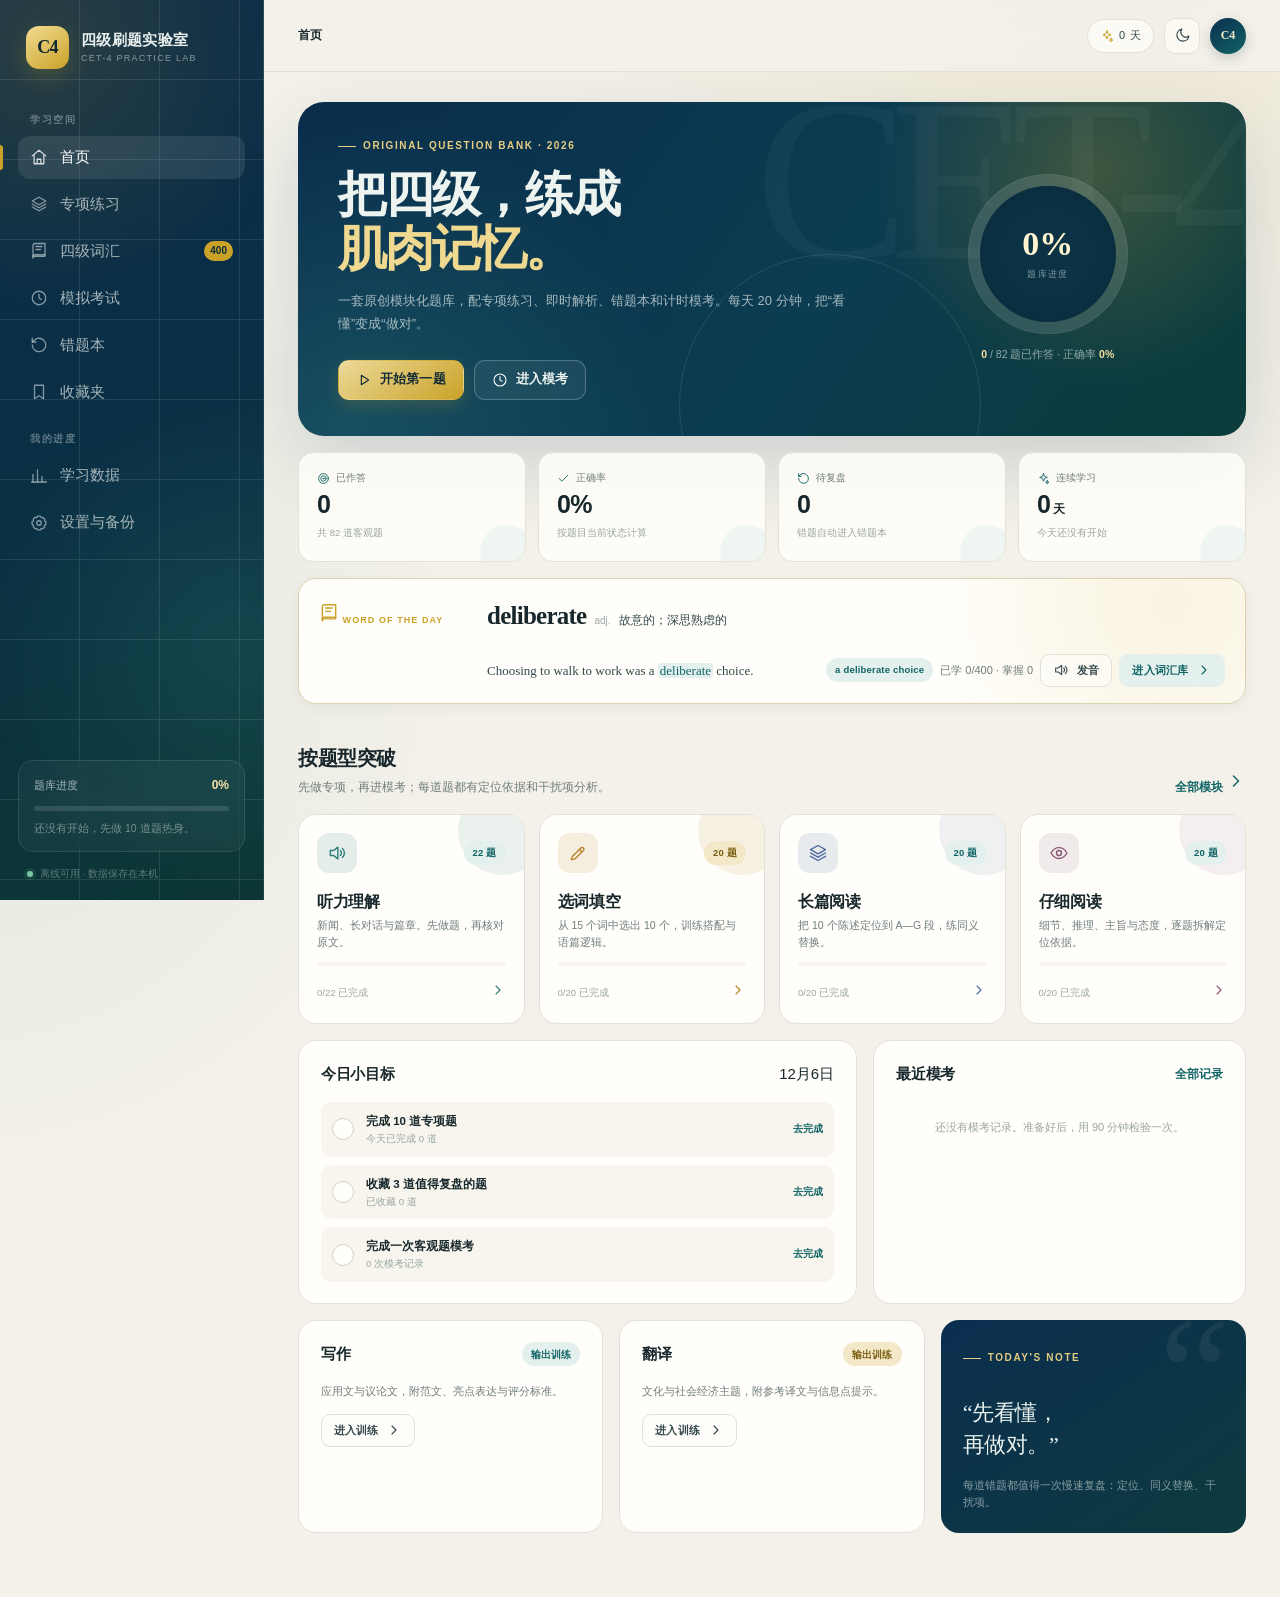
==== index.html @ c05040bc "Deploy CET-4 practice lab" ====
<!DOCTYPE html>
<html lang="zh-CN">
<head>
  <meta charset="UTF-8">
  <meta name="viewport" content="width=device-width, initial-scale=1.0, viewport-fit=cover">
  <meta name="theme-color" content="#0b2e4f">
  <meta name="description" content="CET-4 四级刷题实验室：原创题库、模拟考试、400个四级核心词、900句例句、100个固定搭配、80个短语动词、40组易混词、错题本与学习数据。">
  <meta name="apple-mobile-web-app-capable" content="yes">
  <meta name="mobile-web-app-capable" content="yes">
  <meta name="apple-mobile-web-app-status-bar-style" content="default">
  <meta name="apple-mobile-web-app-title" content="四级刷题">
  <meta name="format-detection" content="telephone=no">
  <title>CET-4 四级刷题实验室</title>
  <link rel="icon" href="favicon.svg" type="image/svg+xml">
  <link rel="manifest" href="manifest.webmanifest">
  <link rel="apple-touch-icon" sizes="180x180" href="icons/apple-touch-icon.png">
  <link rel="stylesheet" href="styles.css">
</head>
<body>
  <svg class="svg-sprite" aria-hidden="true" xmlns="http://www.w3.org/2000/svg">
    <symbol id="i-home" viewBox="0 0 24 24"><path d="M3 10.5 12 3l9 7.5"/><path d="M5.5 9.5V21h13V9.5"/><path d="M9.5 21v-6h5v6"/></symbol>
    <symbol id="i-layers" viewBox="0 0 24 24"><path d="m12 3 9 5-9 5-9-5 9-5Z"/><path d="m3 12 9 5 9-5"/><path d="m3 16 9 5 9-5"/></symbol>
    <symbol id="i-book" viewBox="0 0 24 24"><path d="M4 4.5A2.5 2.5 0 0 1 6.5 2H20v17H6.5A2.5 2.5 0 0 0 4 21.5v-17Z"/><path d="M4 19.5A2.5 2.5 0 0 1 6.5 17H20"/><path d="M8 6h8"/><path d="M8 10h6"/></symbol>
    <symbol id="i-clock" viewBox="0 0 24 24"><circle cx="12" cy="12" r="9"/><path d="M12 7v5l3 1.8"/></symbol>
    <symbol id="i-rotate" viewBox="0 0 24 24"><path d="M3 12a9 9 0 1 0 2.6-6.4L3 8"/><path d="M3 3v5h5"/></symbol>
    <symbol id="i-bookmark" viewBox="0 0 24 24"><path d="M6 3h12v18l-6-4-6 4V3Z"/></symbol>
    <symbol id="i-chart" viewBox="0 0 24 24"><path d="M4 20V10"/><path d="M10 20V4"/><path d="M16 20v-7"/><path d="M22 20H2"/></symbol>
    <symbol id="i-settings" viewBox="0 0 24 24"><circle cx="12" cy="12" r="3"/><path d="M19.4 15a1.7 1.7 0 0 0 .3 1.9l.1.1-2.8 2.8-.1-.1a1.7 1.7 0 0 0-1.9-.3 1.7 1.7 0 0 0-1 1.6v.2h-4V21a1.7 1.7 0 0 0-1-1.6 1.7 1.7 0 0 0-1.9.3l-.1.1L4.2 17l.1-.1a1.7 1.7 0 0 0 .3-1.9A1.7 1.7 0 0 0 3 14H2.8v-4H3a1.7 1.7 0 0 0 1.6-1 1.7 1.7 0 0 0-.3-1.9L4.2 7 7 4.2l.1.1a1.7 1.7 0 0 0 1.9.3A1.7 1.7 0 0 0 10 3V2.8h4V3a1.7 1.7 0 0 0 1 1.6 1.7 1.7 0 0 0 1.9-.3l.1-.1L19.8 7l-.1.1a1.7 1.7 0 0 0-.3 1.9 1.7 1.7 0 0 0 1.6 1h.2v4H21a1.7 1.7 0 0 0-1.6 1Z"/></symbol>
    <symbol id="i-play" viewBox="0 0 24 24"><path d="m8 5 11 7-11 7V5Z"/></symbol>
    <symbol id="i-arrow-left" viewBox="0 0 24 24"><path d="m15 18-6-6 6-6"/></symbol>
    <symbol id="i-arrow-right" viewBox="0 0 24 24"><path d="m9 18 6-6-6-6"/></symbol>
    <symbol id="i-check" viewBox="0 0 24 24"><path d="m4 12 5 5L20 6"/></symbol>
    <symbol id="i-x" viewBox="0 0 24 24"><path d="m6 6 12 12"/><path d="m18 6-12 12"/></symbol>
    <symbol id="i-menu" viewBox="0 0 24 24"><path d="M4 7h16"/><path d="M4 12h16"/><path d="M4 17h16"/></symbol>
    <symbol id="i-sun" viewBox="0 0 24 24"><circle cx="12" cy="12" r="4"/><path d="M12 2v2"/><path d="M12 20v2"/><path d="m4.9 4.9 1.4 1.4"/><path d="m17.7 17.7 1.4 1.4"/><path d="M2 12h2"/><path d="M20 12h2"/><path d="m4.9 19.1 1.4-1.4"/><path d="m17.7 6.3 1.4-1.4"/></symbol>
    <symbol id="i-moon" viewBox="0 0 24 24"><path d="M21 12.8A8.5 8.5 0 1 1 11.2 3a7 7 0 0 0 9.8 9.8Z"/></symbol>
    <symbol id="i-volume" viewBox="0 0 24 24"><path d="M4 9v6h4l5 4V5L8 9H4Z"/><path d="M16 9a4 4 0 0 1 0 6"/><path d="M18.5 6.5a7.5 7.5 0 0 1 0 11"/></symbol>
    <symbol id="i-eye" viewBox="0 0 24 24"><path d="M2.5 12S6 5.5 12 5.5 21.5 12 21.5 12 18 18.5 12 18.5 2.5 12 2.5 12Z"/><circle cx="12" cy="12" r="3"/></symbol>
    <symbol id="i-flag" viewBox="0 0 24 24"><path d="M5 21V4"/><path d="M5 4h11l-1.5 4L16 12H5"/></symbol>
    <symbol id="i-trash" viewBox="0 0 24 24"><path d="M4 7h16"/><path d="M9 7V4h6v3"/><path d="m6 7 1 14h10l1-14"/><path d="M10 11v6"/><path d="M14 11v6"/></symbol>
    <symbol id="i-download" viewBox="0 0 24 24"><path d="M12 3v12"/><path d="m7 10 5 5 5-5"/><path d="M4 21h16"/></symbol>
    <symbol id="i-upload" viewBox="0 0 24 24"><path d="M12 21V9"/><path d="m7 14 5-5 5 5"/><path d="M4 3h16"/></symbol>
    <symbol id="i-spark" viewBox="0 0 24 24"><path d="m12 3 1.8 5.2L19 10l-5.2 1.8L12 17l-1.8-5.2L5 10l5.2-1.8L12 3Z"/><path d="m19 16 .8 2.2L22 19l-2.2.8L19 22l-.8-2.2L16 19l2.2-.8L19 16Z"/></symbol>
    <symbol id="i-target" viewBox="0 0 24 24"><circle cx="12" cy="12" r="9"/><circle cx="12" cy="12" r="5"/><circle cx="12" cy="12" r="1"/></symbol>
    <symbol id="i-pen" viewBox="0 0 24 24"><path d="m4 20 4.5-1 10-10a2.1 2.1 0 0 0-3-3l-10 10L4 20Z"/><path d="m13.5 7.5 3 3"/></symbol>
    <symbol id="i-languages" viewBox="0 0 24 24"><path d="M4 5h10"/><path d="M9 3v2c0 4-2 7-5 9"/><path d="M5 9c1 2 3 4 5 5"/><path d="m13 20 4-10 4 10"/><path d="M14.5 16h5"/></symbol>
    <symbol id="i-list" viewBox="0 0 24 24"><path d="M8 6h13"/><path d="M8 12h13"/><path d="M8 18h13"/><path d="M3 6h.01"/><path d="M3 12h.01"/><path d="M3 18h.01"/></symbol>
    <symbol id="i-timer" viewBox="0 0 24 24"><circle cx="12" cy="13" r="8"/><path d="M12 9v4l2.5 1.5"/><path d="M9 2h6"/></symbol>
    <symbol id="i-chevron-down" viewBox="0 0 24 24"><path d="m6 9 6 6 6-6"/></symbol>
    <symbol id="i-refresh" viewBox="0 0 24 24"><path d="M20 11a8 8 0 1 0-2.3 5.7"/><path d="M20 4v7h-7"/></symbol>
  </svg>

  <div class="app-shell">
    <aside class="sidebar" id="sidebar">
      <div class="brand">
        <div class="brand-mark">C4</div>
        <div class="brand-copy">
          <strong>四级刷题实验室</strong>
          <span>CET-4 PRACTICE LAB</span>
        </div>
        <button class="mobile-close" id="mobile-close" aria-label="关闭菜单">×</button>
      </div>

      <div class="side-label">学习空间</div>
      <nav class="nav" id="main-nav">
        <a href="#/home" data-nav="home"><svg class="icon"><use href="#i-home"></use></svg><span>首页</span></a>
        <a href="#/practice" data-nav="practice"><svg class="icon"><use href="#i-layers"></use></svg><span>专项练习</span></a>
        <a href="#/vocab" data-nav="vocab"><svg class="icon"><use href="#i-book"></use></svg><span>四级词汇</span><em class="nav-badge" id="nav-vocab-badge">300</em></a>
        <a href="#/exam" data-nav="exam"><svg class="icon"><use href="#i-clock"></use></svg><span>模拟考试</span><em class="nav-badge" id="nav-exam-badge" hidden></em></a>
        <a href="#/wrong" data-nav="wrong"><svg class="icon"><use href="#i-rotate"></use></svg><span>错题本</span><em class="nav-badge" id="nav-wrong-badge">0</em></a>
        <a href="#/bookmarks" data-nav="bookmarks"><svg class="icon"><use href="#i-bookmark"></use></svg><span>收藏夹</span><em class="nav-badge" id="nav-bookmark-badge">0</em></a>
      </nav>

      <div class="side-label">我的进度</div>
      <nav class="nav">
        <a href="#/stats" data-nav="stats"><svg class="icon"><use href="#i-chart"></use></svg><span>学习数据</span></a>
        <a href="#/settings" data-nav="settings"><svg class="icon"><use href="#i-settings"></use></svg><span>设置与备份</span></a>
      </nav>

      <div class="side-progress">
        <div class="side-progress-head"><span>题库进度</span><strong id="side-progress-text">0%</strong></div>
        <div class="progress-track"><i id="side-progress-bar" style="width:0%"></i></div>
        <p id="side-progress-caption">还没有开始，先做 10 道题热身。</p>
      </div>

      <div class="sidebar-footer">
        <span class="status-dot"></span>
        <span>离线可用 · 数据保存在本机</span>
      </div>
    </aside>

    <div class="main-shell">
      <header class="topbar">
        <button class="icon-btn mobile-menu" id="mobile-menu" aria-label="打开菜单"><svg class="icon"><use href="#i-menu"></use></svg></button>
        <div class="crumb" id="crumb">首页</div>
        <div class="top-actions">
          <div class="streak-pill" title="连续学习天数"><svg class="icon"><use href="#i-spark"></use></svg><span id="top-streak">0</span> 天</div>
          <button class="icon-btn" id="theme-toggle" aria-label="切换主题"><svg class="icon"><use href="#i-moon"></use></svg></button>
          <button class="avatar" id="avatar-btn" aria-label="学习数据">C4</button>
        </div>
      </header>

      <main id="view" class="view" tabindex="-1"></main>
    </div>
  </div>

  <div class="toast-stack" id="toast-stack" aria-live="polite"></div>
  <div class="modal-root" id="modal-root"></div>

  <noscript>
    <div class="noscript">这个刷题应用需要启用 JavaScript。请在浏览器设置中允许 JavaScript 后重新打开。</div>
  </noscript>

  <script src="data.js"></script>
  <script src="vocab.js"></script>
  <script src="vocab_extra.js"></script>
  <script src="vocab_more.js"></script>
  <script src="vocab_third.js"></script>
  <script src="collocations.js"></script>
  <script src="phrasal.js"></script>
  <script src="confusables.js"></script>
  <script src="app.js"></script>
</body>
</html>
---- styles.css ----
/* ============================================================
   CET-4 Practice Lab
   A calm, editorial study workspace: navy, tea-green, paper.
   ============================================================ */

:root {
  --bg: #f3f1e9;
  --bg-soft: #ece9df;
  --paper: #fbfaf5;
  --card: #fffefa;
  --card-2: #f7f5ed;
  --ink: #17272b;
  --ink-soft: #34494d;
  --muted: #6f7d7d;
  --faint: #9aa6a3;
  --line: #e2e1d7;
  --line-strong: #d2d3c8;
  --navy: #0b2e4f;
  --navy-2: #123f5c;
  --teal: #116466;
  --teal-soft: #e4f0ed;
  --teal-bright: #2c8b83;
  --gold: #c9a227;
  --gold-soft: #f3e8c8;
  --red: #b54b45;
  --red-soft: #f8e8e5;
  --green: #2f7d5c;
  --green-soft: #e6f1e9;
  --blue: #506ba0;
  --purple: #8c5a78;
  --shadow-sm: 0 4px 14px rgba(17, 39, 43, 0.05);
  --shadow: 0 14px 44px rgba(17, 39, 43, 0.08);
  --shadow-lg: 0 30px 80px rgba(11, 46, 79, 0.16);
  --radius-sm: 12px;
  --radius: 18px;
  --radius-lg: 26px;
  --sidebar-w: 264px;
  --font-sans: "Segoe UI", "Microsoft YaHei", "PingFang SC", "Noto Sans CJK SC", Arial, sans-serif;
  --font-serif: "Iowan Old Style", "Palatino Linotype", "Book Antiqua", Georgia, "Songti SC", serif;
  --font-mono: "Cascadia Code", "SFMono-Regular", Consolas, monospace;
  --ease: cubic-bezier(.2, .8, .2, 1);
}

[data-theme="dark"] {
  --bg: #0e1517;
  --bg-soft: #121b1d;
  --paper: #111a1c;
  --card: #162125;
  --card-2: #1a282b;
  --ink: #eef1ec;
  --ink-soft: #d4ddd8;
  --muted: #96a5a1;
  --faint: #6d7e7a;
  --line: #29383a;
  --line-strong: #36484a;
  --navy: #071e33;
  --navy-2: #0c3048;
  --teal: #3d9a92;
  --teal-soft: #163331;
  --teal-bright: #5fb8ae;
  --gold: #d8b64d;
  --gold-soft: #352e18;
  --red: #df6f65;
  --red-soft: #351f1d;
  --green: #6cba8e;
  --green-soft: #173226;
  --shadow-sm: 0 4px 14px rgba(0, 0, 0, 0.2);
  --shadow: 0 18px 48px rgba(0, 0, 0, 0.26);
  --shadow-lg: 0 30px 80px rgba(0, 0, 0, 0.42);
}

* { box-sizing: border-box; }

html { scroll-behavior: smooth; -webkit-text-size-adjust: 100%; }

body {
  margin: 0;
  min-height: 100vh;
  min-height: 100dvh;
  overscroll-behavior-y: none;
  -webkit-tap-highlight-color: transparent;
  color: var(--ink);
  background:
    radial-gradient(circle at 86% -2%, rgba(201, 162, 39, 0.10), transparent 28%),
    radial-gradient(circle at -4% 42%, rgba(17, 100, 102, 0.07), transparent 32%),
    var(--bg);
  font-family: var(--font-sans);
  font-size: 15px;
  line-height: 1.65;
  -webkit-font-smoothing: antialiased;
  text-rendering: optimizeLegibility;
}

::selection { background: var(--gold-soft); color: var(--ink); }

a { color: inherit; text-decoration: none; }

button, input, select, textarea { font: inherit; color: inherit; }
button { cursor: pointer; }
button:disabled { cursor: not-allowed; opacity: .55; }
a, button, .option, .palette-btn, .rate-btn, .nav a { touch-action: manipulation; }

.svg-sprite {
  position: absolute;
  width: 0;
  height: 0;
  overflow: hidden;
}

.icon {
  width: 20px;
  height: 20px;
  fill: none;
  stroke: currentColor;
  stroke-width: 1.7;
  stroke-linecap: round;
  stroke-linejoin: round;
  flex: 0 0 auto;
}

/* ---------- shell ---------- */

.app-shell { min-height: 100vh; min-height: 100dvh; }

.sidebar {
  position: fixed;
  inset: 0 auto 0 0;
  z-index: 40;
  width: var(--sidebar-w);
  min-height: 100dvh;
  display: flex;
  flex-direction: column;
  padding: 26px 18px 18px;
  overflow-y: auto;
  color: #e9efec;
  background:
    radial-gradient(circle at 16% 4%, rgba(201, 162, 39, .17), transparent 30%),
    radial-gradient(circle at 90% 72%, rgba(61, 154, 146, .18), transparent 36%),
    linear-gradient(160deg, #092a49 0%, #0a3044 52%, #0b3634 100%);
  border-right: 1px solid rgba(255, 255, 255, .08);
}

.sidebar::after {
  content: "";
  position: absolute;
  inset: 0;
  pointer-events: none;
  opacity: .16;
  background-image: url("data:image/svg+xml,%3Csvg width='80' height='80' viewBox='0 0 80 80' xmlns='http://www.w3.org/2000/svg'%3E%3Cpath d='M0 79.5h80M79.5 0v80' stroke='%23ffffff' stroke-width='.6' fill='none'/%3E%3C/svg%3E");
}

.brand {
  position: relative;
  z-index: 1;
  display: flex;
  align-items: center;
  gap: 12px;
  padding: 0 8px 26px;
}

.brand-mark {
  width: 43px;
  height: 43px;
  display: grid;
  place-items: center;
  border-radius: 13px;
  color: #102830;
  background: linear-gradient(145deg, #f3dc94, var(--gold));
  font-family: var(--font-serif);
  font-weight: 800;
  font-size: 18px;
  letter-spacing: -.04em;
  box-shadow: 0 8px 20px rgba(201, 162, 39, .22);
}

.brand-copy { display: flex; flex-direction: column; line-height: 1.25; }
.brand-copy strong { font-size: 15px; letter-spacing: .02em; }
.brand-copy span { margin-top: 4px; color: rgba(233, 239, 236, .52); font-size: 9px; letter-spacing: .14em; }

.mobile-close {
  display: none;
  margin-left: auto;
  width: 34px;
  height: 34px;
  border: 1px solid rgba(255, 255, 255, .16);
  border-radius: 10px;
  color: #fff;
  background: transparent;
  font-size: 22px;
  line-height: 1;
}

.side-label {
  position: relative;
  z-index: 1;
  padding: 17px 12px 7px;
  color: rgba(233, 239, 236, .38);
  font-size: 10px;
  font-weight: 700;
  letter-spacing: .16em;
  text-transform: uppercase;
}

.nav { position: relative; z-index: 1; display: grid; gap: 4px; }

.nav a {
  position: relative;
  display: flex;
  align-items: center;
  gap: 12px;
  min-height: 43px;
  padding: 0 12px;
  border-radius: 12px;
  color: rgba(233, 239, 236, .69);
  transition: background .2s var(--ease), color .2s var(--ease), transform .2s var(--ease);
}

.nav a .icon { width: 18px; height: 18px; opacity: .8; }
.nav a:hover { color: #fff; background: rgba(255, 255, 255, .06); }
.nav a.active { color: #fff; background: rgba(255, 255, 255, .09); }
.nav a.active::before {
  content: "";
  position: absolute;
  left: -18px;
  top: 9px;
  bottom: 9px;
  width: 3px;
  border-radius: 0 3px 3px 0;
  background: var(--gold);
}

.nav-badge {
  margin-left: auto;
  min-width: 22px;
  height: 20px;
  padding: 0 6px;
  display: grid;
  place-items: center;
  border-radius: 99px;
  color: #0c2c3b;
  background: var(--gold);
  font-size: 10px;
  font-style: normal;
  font-weight: 800;
}
.nav-badge[hidden] { display: none; }

.side-progress {
  position: relative;
  z-index: 1;
  margin-top: auto;
  padding: 15px;
  border: 1px solid rgba(255, 255, 255, .10);
  border-radius: 15px;
  background: rgba(255, 255, 255, .045);
  backdrop-filter: blur(8px);
}
.side-progress-head { display: flex; justify-content: space-between; font-size: 11px; color: rgba(233, 239, 236, .68); }
.side-progress-head strong { color: #f5e3a7; font-size: 12px; }
.progress-track { height: 5px; margin: 10px 0 9px; border-radius: 99px; background: rgba(255, 255, 255, .12); overflow: hidden; }
.progress-track i { display: block; height: 100%; border-radius: inherit; background: linear-gradient(90deg, var(--gold), #e5cb7b); transition: width .5s var(--ease); }
.side-progress p { margin: 0; color: rgba(233, 239, 236, .45); font-size: 10.5px; line-height: 1.55; }

.sidebar-footer {
  position: relative;
  z-index: 1;
  display: flex;
  align-items: center;
  gap: 7px;
  padding: 14px 9px 0;
  color: rgba(233, 239, 236, .38);
  font-size: 9.5px;
}
.status-dot { width: 6px; height: 6px; border-radius: 50%; background: #7bc6a5; box-shadow: 0 0 0 3px rgba(123, 198, 165, .12); }

.main-shell {
  width: calc(100% - var(--sidebar-w));
  min-height: 100vh;
  min-height: 100dvh;
  margin-left: var(--sidebar-w);
  display: flex;
  flex-direction: column;
}

.topbar {
  position: sticky;
  top: 0;
  z-index: 30;
  height: 72px;
  display: flex;
  align-items: center;
  gap: 15px;
  padding: 0 34px;
  border-bottom: 1px solid rgba(210, 211, 200, .55);
  background: color-mix(in srgb, var(--bg) 82%, transparent);
  backdrop-filter: blur(16px);
}

.crumb { color: var(--muted); font-size: 12px; letter-spacing: .02em; }
.crumb strong { color: var(--ink); font-weight: 700; }

.top-actions { margin-left: auto; display: flex; align-items: center; gap: 10px; }

.streak-pill {
  display: flex;
  align-items: center;
  gap: 5px;
  height: 34px;
  padding: 0 12px;
  border: 1px solid var(--line);
  border-radius: 99px;
  color: var(--ink-soft);
  background: color-mix(in srgb, var(--card) 72%, transparent);
  font-size: 11px;
}
.streak-pill .icon { width: 14px; height: 14px; color: var(--gold); }

.icon-btn {
  width: 36px;
  height: 36px;
  display: inline-grid;
  place-items: center;
  border: 1px solid var(--line);
  border-radius: 11px;
  color: var(--ink-soft);
  background: color-mix(in srgb, var(--card) 68%, transparent);
  transition: border-color .2s, color .2s, background .2s, transform .2s;
}
.icon-btn:hover { border-color: var(--line-strong); color: var(--ink); transform: translateY(-1px); }
.icon-btn .icon { width: 17px; height: 17px; }

.avatar {
  width: 36px;
  height: 36px;
  border: 0;
  border-radius: 50%;
  color: #f6edcb;
  background: linear-gradient(145deg, var(--navy), var(--teal));
  font-family: var(--font-serif);
  font-size: 12px;
  font-weight: 800;
  box-shadow: 0 4px 12px rgba(11, 46, 79, .2);
}

.mobile-menu { display: none; }

.view {
  width: 100%;
  max-width: 1280px;
  margin: 0 auto;
  padding: 30px 34px 64px;
  outline: none;
}

.view > * { animation: fade-up .45s var(--ease) both; }
.view > *:nth-child(2) { animation-delay: .04s; }
.view > *:nth-child(3) { animation-delay: .08s; }
.view > *:nth-child(4) { animation-delay: .12s; }

@keyframes fade-up {
  from { opacity: 0; transform: translateY(10px); }
  to { opacity: 1; transform: translateY(0); }
}

/* ---------- typography & common ---------- */

.eyebrow {
  display: inline-flex;
  align-items: center;
  gap: 7px;
  margin: 0 0 12px;
  color: var(--teal);
  font-size: 10px;
  font-weight: 800;
  letter-spacing: .16em;
  text-transform: uppercase;
}
.eyebrow::before { content: ""; width: 18px; height: 1px; background: currentColor; }

h1, h2, h3, h4, p { margin-top: 0; }
h1, h2, h3 { letter-spacing: -.02em; }

.page-title {
  margin: 0 0 7px;
  font-size: clamp(27px, 3vw, 38px);
  line-height: 1.15;
  font-weight: 800;
  color: var(--ink);
}
.page-subtitle { max-width: 720px; margin: 0; color: var(--muted); font-size: 13.5px; line-height: 1.75; }

.page-head { display: flex; align-items: flex-end; justify-content: space-between; gap: 24px; margin-bottom: 26px; }
.page-head-actions { display: flex; gap: 9px; flex-wrap: wrap; }

.section-head { display: flex; align-items: end; justify-content: space-between; gap: 20px; margin: 38px 0 16px; }
.section-head h2 { margin: 0 0 3px; font-size: 20px; font-weight: 800; }
.section-head p { margin: 0; color: var(--muted); font-size: 12px; }
.section-link { color: var(--teal); font-size: 12px; font-weight: 700; white-space: nowrap; }
.section-link:hover { text-decoration: underline; text-underline-offset: 3px; }

.card {
  border: 1px solid var(--line);
  border-radius: var(--radius);
  background: var(--card);
  box-shadow: var(--shadow-sm);
}

.btn {
  display: inline-flex;
  align-items: center;
  justify-content: center;
  gap: 8px;
  min-height: 40px;
  white-space: nowrap;
  padding: 0 17px;
  border: 1px solid transparent;
  border-radius: 11px;
  font-size: 12.5px;
  font-weight: 700;
  letter-spacing: .01em;
  transition: transform .18s var(--ease), box-shadow .18s var(--ease), background .18s, border-color .18s;
}
.btn:hover { transform: translateY(-1px); }
.btn:active { transform: translateY(0); }
.btn .icon { width: 16px; height: 16px; }
.btn-primary { color: #f7fbFA; background: linear-gradient(145deg, var(--teal), #0d5354); box-shadow: 0 6px 16px rgba(17, 100, 102, .18); }
.btn-primary:hover { box-shadow: 0 10px 24px rgba(17, 100, 102, .24); }
.btn-gold { color: #132c39; background: linear-gradient(145deg, #edda9a, var(--gold)); box-shadow: 0 6px 16px rgba(201, 162, 39, .2); }
.btn-ghost { color: var(--ink-soft); border-color: var(--line); background: color-mix(in srgb, var(--card) 60%, transparent); }
.btn-ghost:hover { border-color: var(--line-strong); background: var(--card); }
.btn-soft { color: var(--teal); background: var(--teal-soft); }
.btn-danger { color: var(--red); border-color: color-mix(in srgb, var(--red) 28%, var(--line)); background: var(--red-soft); }
.btn-sm { min-height: 33px; padding: 0 12px; font-size: 11px; border-radius: 9px; }
.btn-block { width: 100%; }
.btn[disabled] { box-shadow: none; }

.chip {
  display: inline-flex;
  align-items: center;
  gap: 5px;
  min-height: 24px;
  padding: 0 9px;
  border-radius: 99px;
  color: var(--teal);
  background: var(--teal-soft);
  font-size: 9.5px;
  font-weight: 700;
  letter-spacing: .02em;
  white-space: nowrap;
}
.chip.gold { color: #7a5d10; background: var(--gold-soft); }
.chip.red { color: var(--red); background: var(--red-soft); }
.chip.green { color: var(--green); background: var(--green-soft); }
.chip.muted { color: var(--muted); background: var(--card-2); }
.chip.blue { color: var(--blue); background: color-mix(in srgb, var(--blue) 11%, var(--card)); }

.muted { color: var(--muted); }
.small { font-size: 11px; }
.mono { font-family: var(--font-mono); }

/* ---------- dashboard ---------- */

.hero {
  position: relative;
  display: grid;
  grid-template-columns: minmax(0, 1.25fr) minmax(250px, .75fr);
  gap: 24px;
  min-height: 300px;
  padding: 36px 40px;
  overflow: hidden;
  border-radius: var(--radius-lg);
  color: #edf4f0;
  background:
    radial-gradient(circle at 84% 20%, rgba(201, 162, 39, .26), transparent 26%),
    radial-gradient(circle at 5% 100%, rgba(58, 154, 146, .28), transparent 34%),
    linear-gradient(125deg, #092c4b 0%, #0c3c51 54%, #0b3c3a 100%);
  box-shadow: var(--shadow-lg);
}
.hero::before {
  content: "CET-4";
  position: absolute;
  right: -22px;
  top: -36px;
  color: rgba(255, 255, 255, .035);
  font-family: var(--font-serif);
  font-size: 230px;
  line-height: 1;
  letter-spacing: -.08em;
  pointer-events: none;
}
.hero::after {
  content: "";
  position: absolute;
  right: 28%;
  bottom: -120px;
  width: 300px;
  height: 300px;
  border: 1px solid rgba(255, 255, 255, .10);
  border-radius: 50%;
  pointer-events: none;
}
.hero-copy { position: relative; z-index: 1; display: flex; flex-direction: column; align-items: flex-start; }
.hero .eyebrow { color: #e8ce83; }
.hero .eyebrow::before { background: #e8ce83; }
.hero h1 {
  max-width: 620px;
  margin: 0 0 14px;
  font-size: clamp(31px, 4.2vw, 49px);
  line-height: 1.12;
  font-weight: 800;
  letter-spacing: -.045em;
}
.hero h1 em { color: #efd88f; font-style: normal; }
.hero p { max-width: 520px; margin: 0; color: rgba(237, 244, 240, .68); font-size: 13px; line-height: 1.75; }
.hero-actions { display: flex; gap: 10px; flex-wrap: wrap; margin-top: auto; padding-top: 24px; }
.hero .btn-ghost { color: #eef4f0; border-color: rgba(255, 255, 255, .23); background: rgba(255, 255, 255, .06); }
.hero .btn-ghost:hover { background: rgba(255, 255, 255, .12); }

.hero-side { position: relative; z-index: 1; display: flex; flex-direction: column; align-items: center; justify-content: center; gap: 12px; }
.ring {
  --pct: 0;
  width: 160px;
  height: 160px;
  padding: 12px;
  border-radius: 50%;
  background: conic-gradient(var(--gold) calc(var(--pct) * 1%), rgba(255, 255, 255, .12) 0);
  box-shadow: inset 0 0 0 1px rgba(255, 255, 255, .06);
}
.ring-inner {
  width: 100%;
  height: 100%;
  display: grid;
  place-content: center;
  text-align: center;
  border-radius: 50%;
  background: #0b3245;
  box-shadow: inset 0 0 30px rgba(0, 0, 0, .14);
}
.ring-inner strong { font-family: var(--font-serif); font-size: 34px; line-height: 1; color: #fff4cf; }
.ring-inner span { margin-top: 6px; color: rgba(237, 244, 240, .52); font-size: 9px; letter-spacing: .13em; }
.hero-side-note { color: rgba(237, 244, 240, .58); font-size: 10.5px; text-align: center; }
.hero-side-note strong { color: #f2df9f; }

.quick-stats { display: grid; grid-template-columns: repeat(4, minmax(0, 1fr)); gap: 12px; margin-top: 16px; }
.stat-card {
  position: relative;
  padding: 17px 18px;
  overflow: hidden;
  border: 1px solid var(--line);
  border-radius: 15px;
  background: color-mix(in srgb, var(--card) 84%, transparent);
}
.stat-card::after { content: ""; position: absolute; right: -9px; bottom: -18px; width: 54px; height: 54px; border-radius: 50%; background: var(--teal-soft); opacity: .55; }
.stat-card .stat-label { display: flex; align-items: center; gap: 6px; color: var(--muted); font-size: 10px; }
.stat-card .stat-label .icon { width: 13px; height: 13px; color: var(--teal); }
.stat-card strong { display: block; margin-top: 5px; font-size: 25px; line-height: 1.1; font-weight: 800; letter-spacing: -.03em; }
.stat-card small { color: var(--faint); font-size: 9.5px; }

.module-grid { display: grid; grid-template-columns: repeat(4, minmax(0, 1fr)); gap: 14px; }
.module-card {
  position: relative;
  display: flex;
  flex-direction: column;
  min-height: 174px;
  padding: 18px;
  overflow: hidden;
  border: 1px solid var(--line);
  border-radius: var(--radius);
  background: var(--card);
  transition: transform .22s var(--ease), box-shadow .22s var(--ease), border-color .22s;
}
.module-card:hover { transform: translateY(-3px); border-color: var(--line-strong); box-shadow: var(--shadow); }
.module-card::after {
  content: "";
  position: absolute;
  right: -24px;
  top: -30px;
  width: 90px;
  height: 90px;
  border-radius: 50%;
  background: var(--accent-soft, var(--teal-soft));
  opacity: .75;
}
.module-top { position: relative; z-index: 1; display: flex; align-items: center; justify-content: space-between; gap: 10px; }
.module-icon {
  width: 40px;
  height: 40px;
  display: grid;
  place-items: center;
  border-radius: 12px;
  color: var(--accent, var(--teal));
  background: var(--accent-soft, var(--teal-soft));
}
.module-icon .icon { width: 20px; height: 20px; }
.module-card h3 { margin: 16px 0 2px; font-size: 16px; font-weight: 800; }
.module-card p { margin: 0; color: var(--muted); font-size: 10.5px; }
.module-foot { display: flex; align-items: center; justify-content: space-between; gap: 8px; margin-top: auto; padding-top: 15px; }
.module-foot .mini-count { color: var(--faint); font-size: 9.5px; }
.module-progress { height: 4px; margin-top: 10px; border-radius: 99px; background: var(--card-2); overflow: hidden; }
.module-progress i { display: block; height: 100%; border-radius: inherit; background: var(--accent, var(--teal)); transition: width .45s var(--ease); }
.module-arrow { color: var(--accent, var(--teal)); }
.module-arrow .icon { width: 16px; height: 16px; }

.dashboard-lower { display: grid; grid-template-columns: minmax(0, 1.2fr) minmax(290px, .8fr); gap: 16px; margin-top: 16px; }
.panel { padding: 21px 22px; border: 1px solid var(--line); border-radius: var(--radius); background: var(--card); }
.panel-head { display: flex; align-items: center; justify-content: space-between; gap: 12px; margin-bottom: 15px; }
.panel-head h3 { margin: 0; font-size: 15px; font-weight: 800; }
.panel-head .small { color: var(--muted); font-size: 10px; }

.task-list { display: grid; gap: 8px; }
.task-row { display: flex; align-items: center; gap: 12px; padding: 10px 11px; border-radius: 11px; background: var(--card-2); }
.task-check { width: 22px; height: 22px; display: grid; place-items: center; border: 1px solid var(--line-strong); border-radius: 50%; color: transparent; background: var(--card); flex: 0 0 auto; }
.task-row.done .task-check { color: #fff; border-color: var(--green); background: var(--green); }
.task-row.done .task-name { color: var(--muted); text-decoration: line-through; }
.task-check .icon { width: 12px; height: 12px; }
.task-copy { min-width: 0; }
.task-name { display: block; font-size: 11.5px; font-weight: 600; }
.task-meta { display: block; color: var(--faint); font-size: 9.5px; }
.task-link { margin-left: auto; color: var(--teal); font-size: 10px; font-weight: 700; }

.exam-mini-list { display: grid; gap: 9px; }
.exam-mini-row { display: flex; align-items: center; gap: 11px; padding: 10px 0; border-bottom: 1px dashed var(--line); }
.exam-mini-row:last-child { border-bottom: 0; padding-bottom: 0; }
.exam-mini-date { width: 42px; color: var(--faint); font-family: var(--font-mono); font-size: 9px; line-height: 1.4; }
.exam-mini-main { min-width: 0; flex: 1; }
.exam-mini-main strong { display: block; font-size: 11.5px; }
.exam-mini-main span { color: var(--faint); font-size: 9.5px; }
.exam-mini-score { font-family: var(--font-serif); font-size: 17px; font-weight: 800; color: var(--teal); }
.empty-mini { padding: 16px 0; color: var(--faint); font-size: 11px; text-align: center; }

.quote-card {
  position: relative;
  min-height: 100%;
  padding: 22px;
  overflow: hidden;
  border-radius: var(--radius);
  color: #eaf2ed;
  background: linear-gradient(145deg, var(--navy), #0d3b3f);
}
.quote-card::after { content: "“"; position: absolute; right: 16px; top: -26px; color: rgba(255, 255, 255, .06); font-family: var(--font-serif); font-size: 160px; line-height: 1; }
.quote-card .eyebrow { color: #e4cb82; }
.quote-card .eyebrow::before { background: #e4cb82; }
.quote-card blockquote { position: relative; z-index: 1; margin: 18px 0 16px; font-family: var(--font-serif); font-size: 22px; line-height: 1.45; letter-spacing: -.02em; }
.quote-card p { position: relative; z-index: 1; margin: 0; color: rgba(234, 242, 237, .55); font-size: 10.5px; }

/* ---------- practice hub ---------- */

.practice-grid { display: grid; grid-template-columns: repeat(3, minmax(0, 1fr)); gap: 14px; }
.practice-card {
  display: flex;
  flex-direction: column;
  min-height: 210px;
  padding: 21px;
  border: 1px solid var(--line);
  border-radius: var(--radius);
  background: var(--card);
  transition: transform .22s var(--ease), box-shadow .22s var(--ease), border-color .22s;
}
.practice-card:hover { transform: translateY(-3px); border-color: var(--line-strong); box-shadow: var(--shadow); }
.practice-card .module-icon { width: 46px; height: 46px; border-radius: 14px; }
.practice-card h3 { margin: 18px 0 4px; font-size: 18px; }
.practice-card .en { color: var(--faint); font-size: 9px; letter-spacing: .12em; text-transform: uppercase; }
.practice-card p { margin: 6px 0 16px; color: var(--muted); font-size: 11.5px; line-height: 1.65; }
.practice-card .card-foot { margin-top: auto; display: flex; align-items: center; justify-content: space-between; gap: 10px; }
.practice-card .card-foot span { color: var(--faint); font-size: 10px; }
.practice-card .btn { min-height: 34px; padding: 0 13px; font-size: 11px; }

.group-list { display: grid; gap: 10px; }
.group-row {
  display: flex;
  align-items: center;
  gap: 15px;
  padding: 16px 17px;
  border: 1px solid var(--line);
  border-radius: 14px;
  background: var(--card);
  transition: border-color .2s, transform .2s, box-shadow .2s;
}
.group-row:hover { border-color: var(--line-strong); transform: translateX(2px); box-shadow: var(--shadow-sm); }
.group-number {
  width: 42px;
  height: 42px;
  display: grid;
  place-items: center;
  border-radius: 12px;
  color: var(--teal);
  background: var(--teal-soft);
  font-family: var(--font-serif);
  font-size: 15px;
  font-weight: 800;
  flex: 0 0 auto;
}
.group-main { min-width: 0; flex: 1; }
.group-main h3 { margin: 0 0 3px; font-size: 13.5px; font-weight: 700; }
.group-main p { margin: 0; color: var(--muted); font-size: 10.5px; }
.group-meta { display: flex; align-items: center; gap: 10px; margin-top: 6px; }
.group-meta span { color: var(--faint); font-size: 9.5px; }
.group-status { display: flex; align-items: center; gap: 2px; margin-left: auto; }
.dot { width: 7px; height: 7px; border-radius: 50%; background: var(--line-strong); }
.dot.done { background: var(--green); }
.dot.wrong { background: var(--red); }
.group-row .btn { flex: 0 0 auto; margin-left: 8px; }

/* ---------- practice / reading ---------- */

.practice-layout { display: grid; grid-template-columns: minmax(0, 1.06fr) minmax(0, .94fr); gap: 18px; align-items: start; }
.practice-layout.listening-layout { grid-template-columns: minmax(0, .72fr) minmax(0, 1.28fr); }
.tts-panel { display: flex; align-items: center; gap: 12px; flex-wrap: wrap; padding: 13px; border: 1px solid var(--line); border-radius: 12px; background: var(--card-2); }
.tts-orb { width: 40px; height: 40px; display: grid; place-items: center; border-radius: 50%; color: #fff8df; background: linear-gradient(145deg, var(--teal), #0b3b45); box-shadow: 0 8px 18px rgba(17, 100, 102, .2); flex: 0 0 auto; }
.tts-orb .icon { width: 19px; height: 19px; }
.tts-copy { min-width: 150px; flex: 1; }
.tts-copy strong { display: block; font-size: 11px; }
.tts-copy p { margin: 2px 0 0; color: var(--muted); font-size: 9.5px; line-height: 1.55; }
.tts-actions { display: flex; gap: 6px; flex-wrap: wrap; }
.transcript-details { margin-top: 18px; }
.exam-tts { margin-bottom: 18px; }
.passage-card {
  position: sticky;
  top: 92px;
  max-height: calc(100vh - 120px);
  overflow: auto;
  padding: 26px 27px;
  border: 1px solid var(--line);
  border-radius: var(--radius);
  background: var(--card);
  scrollbar-width: thin;
}
.passage-card .passage-label { display: flex; align-items: center; justify-content: space-between; gap: 10px; margin-bottom: 12px; }
.passage-card h2 { margin: 0 0 16px; font-size: 23px; line-height: 1.25; }
.passage-body { color: var(--ink-soft); font-family: var(--font-serif); font-size: 15.5px; line-height: 1.95; }
.passage-body p { margin: 0 0 15px; }
.passage-body p:last-child { margin-bottom: 0; }
.passage-transcript { font-family: var(--font-sans); font-size: 13px; line-height: 1.9; }
.transcript-note { margin-bottom: 12px; padding: 9px 11px; border-radius: 9px; color: var(--muted); background: var(--card-2); font-size: 10px; }

.question-card { padding: 25px 26px; border: 1px solid var(--line); border-radius: var(--radius); background: var(--card); box-shadow: var(--shadow-sm); }
.question-top { display: flex; align-items: center; justify-content: space-between; gap: 12px; margin-bottom: 13px; }
.question-index { color: var(--faint); font-family: var(--font-mono); font-size: 10px; }
.q-stem { margin: 0 0 18px; font-size: 19px; line-height: 1.55; font-weight: 700; letter-spacing: -.01em; }
.options { display: grid; gap: 9px; }
.option {
  display: flex;
  align-items: flex-start;
  gap: 12px;
  width: 100%;
  padding: 12px 14px;
  text-align: left;
  border: 1px solid var(--line);
  border-radius: 12px;
  background: var(--card);
  transition: border-color .18s, background .18s, transform .18s;
}
.option:hover { border-color: var(--teal); background: color-mix(in srgb, var(--teal-soft) 55%, var(--card)); transform: translateX(2px); }
.option-letter {
  width: 25px;
  height: 25px;
  display: grid;
  place-items: center;
  border-radius: 7px;
  color: var(--muted);
  background: var(--card-2);
  font-family: var(--font-mono);
  font-size: 10px;
  font-weight: 700;
  flex: 0 0 auto;
}
.option-text { padding-top: 2px; font-size: 13.5px; line-height: 1.55; }
.option.selected { border-color: var(--teal); background: var(--teal-soft); }
.option.selected .option-letter { color: #fff; background: var(--teal); }
.option.correct { border-color: color-mix(in srgb, var(--green) 50%, var(--line)); background: var(--green-soft); }
.option.correct .option-letter { color: #fff; background: var(--green); }
.option.wrong { border-color: color-mix(in srgb, var(--red) 45%, var(--line)); background: var(--red-soft); }
.option.wrong .option-letter { color: #fff; background: var(--red); }
.option:disabled { cursor: default; }
.option:disabled:hover { transform: none; }
.option.correct:hover, .option.wrong:hover { transform: none; }

.question-actions { display: flex; align-items: center; justify-content: space-between; gap: 12px; margin-top: 22px; padding-top: 17px; border-top: 1px solid var(--line); }
.question-nav { display: flex; gap: 7px; }
.q-progress { color: var(--faint); font-size: 10.5px; }

.explain {
  margin-top: 18px;
  padding: 17px 18px;
  border: 1px solid var(--line);
  border-left: 3px solid var(--teal);
  border-radius: 12px;
  background: var(--card-2);
  animation: fade-up .3s var(--ease) both;
}
.explain.correct { border-left-color: var(--green); }
.explain.wrong { border-left-color: var(--red); }
.explain-head { display: flex; align-items: center; gap: 8px; margin-bottom: 8px; }
.explain-head strong { font-size: 12px; }
.explain-head .icon { width: 15px; height: 15px; }
.explain.correct .explain-head { color: var(--green); }
.explain.wrong .explain-head { color: var(--red); }
.explain p { margin: 0; color: var(--ink-soft); font-size: 12px; line-height: 1.8; }
.explain mark { color: var(--teal); background: var(--teal-soft); padding: 0 2px; border-radius: 3px; }
.explain .answer-line { margin-bottom: 6px; color: var(--muted); font-size: 10.5px; }
.explain .answer-line b { color: var(--ink); }
.skill-line { display: flex; gap: 8px; flex-wrap: wrap; margin-top: 10px; }

/* ---------- cloze & matching ---------- */

.cloze-card { display: grid; gap: 18px; }
.cloze-passage {
  padding: 25px 27px;
  border: 1px solid var(--line);
  border-radius: var(--radius);
  background: var(--card);
  font-family: var(--font-serif);
  font-size: 15.5px;
  line-height: 2.15;
  color: var(--ink-soft);
}
.cloze-passage p { margin: 0 0 14px; }
.cloze-passage p:last-child { margin-bottom: 0; }
.blank-select {
  display: inline-block;
  width: 118px;
  min-height: 29px;
  margin: 0 3px;
  padding: 0 7px;
  border: 1px solid var(--line-strong);
  border-radius: 7px;
  color: var(--teal);
  background: var(--card);
  font-family: var(--font-sans);
  font-size: 11px;
  font-weight: 700;
  vertical-align: baseline;
}
.blank-select:focus { outline: 2px solid color-mix(in srgb, var(--teal) 40%, transparent); outline-offset: 1px; }
.blank-select.is-correct { border-color: var(--green); color: var(--green); background: var(--green-soft); }
.blank-select.is-wrong { border-color: var(--red); color: var(--red); background: var(--red-soft); }
.blank-no { color: var(--gold); font-family: var(--font-mono); font-size: 10px; font-weight: 700; }
.word-bank { padding: 17px 18px; border: 1px solid var(--line); border-radius: 14px; background: var(--card-2); }
.word-bank-head { display: flex; align-items: center; justify-content: space-between; gap: 10px; margin-bottom: 10px; }
.word-bank-head strong { font-size: 11px; }
.word-bank-head span { color: var(--faint); font-size: 9.5px; }
.word-chips { display: grid; grid-template-columns: repeat(3, minmax(0, 1fr)); gap: 6px; }
.word-chip { display: flex; align-items: center; gap: 7px; padding: 6px 8px; border: 1px solid var(--line); border-radius: 8px; background: var(--card); color: var(--ink-soft); font-size: 10.5px; }
.word-chip b { color: var(--gold); font-family: var(--font-mono); font-size: 9px; }
.cloze-explain { display: grid; gap: 8px; }
.cloze-explain-row { display: flex; gap: 10px; padding: 9px 11px; border-radius: 9px; background: var(--card-2); font-size: 11px; line-height: 1.7; }
.cloze-explain-row strong { color: var(--teal); flex: 0 0 auto; }

.matching-layout { display: grid; grid-template-columns: minmax(0, 1.1fr) minmax(0, .9fr); gap: 18px; align-items: start; }
.matching-layout > .panel { position: sticky; top: 92px; max-height: calc(100vh - 120px); overflow: auto; }
.matching-passage { padding: 25px 27px; border: 1px solid var(--line); border-radius: var(--radius); background: var(--card); }
.match-paragraph { display: grid; grid-template-columns: 27px minmax(0, 1fr); gap: 10px; margin-bottom: 14px; }
.match-letter { width: 25px; height: 25px; display: grid; place-items: center; border-radius: 7px; color: var(--teal); background: var(--teal-soft); font-family: var(--font-mono); font-size: 10px; font-weight: 800; }
.match-paragraph p { margin: 0; color: var(--ink-soft); font-family: var(--font-serif); font-size: 14px; line-height: 1.9; }
.match-statements { display: grid; gap: 8px; }
.match-row { display: grid; grid-template-columns: 31px minmax(0, 1fr) 105px; align-items: center; gap: 10px; padding: 10px 11px; border: 1px solid var(--line); border-radius: 11px; background: var(--card); }
.match-num { color: var(--faint); font-family: var(--font-mono); font-size: 10px; }
.match-text { font-size: 11.5px; line-height: 1.55; }
.match-select { width: 100%; min-height: 31px; padding: 0 7px; border: 1px solid var(--line-strong); border-radius: 8px; background: var(--card); font-size: 11px; font-weight: 700; color: var(--teal); }
.match-row.is-correct { border-color: color-mix(in srgb, var(--green) 40%, var(--line)); background: var(--green-soft); }
.match-row.is-wrong { border-color: color-mix(in srgb, var(--red) 40%, var(--line)); background: var(--red-soft); }

/* ---------- writing / translation ---------- */

.task-layout { display: grid; grid-template-columns: minmax(0, .92fr) minmax(0, 1.08fr); gap: 18px; align-items: start; }
.prompt-card { padding: 26px 27px; border: 1px solid var(--line); border-radius: var(--radius); background: var(--card); }
.prompt-card h2 { margin: 7px 0 13px; font-size: 24px; line-height: 1.3; }
.prompt-text { color: var(--ink-soft); font-size: 13.5px; line-height: 1.85; }
.prompt-text.zh { font-family: var(--font-serif); font-size: 16px; line-height: 2; }
.prompt-meta { display: flex; gap: 8px; flex-wrap: wrap; margin: 14px 0 0; }
.editor-card { position: sticky; top: 92px; padding: 22px 23px; border: 1px solid var(--line); border-radius: var(--radius); background: var(--card); }
.editor-head { display: flex; align-items: center; justify-content: space-between; gap: 10px; margin-bottom: 10px; }
.editor-head strong { font-size: 12px; }
.editor-tools { display: flex; align-items: center; gap: 7px; }
.timer-chip { display: inline-flex; align-items: center; gap: 5px; height: 30px; padding: 0 10px; border: 1px solid transparent; border-radius: 99px; color: var(--ink-soft); background: var(--card-2); font-family: var(--font-mono); font-size: 11px; }
.timer-chip .icon { width: 14px; height: 14px; }
.essay-area { width: 100%; min-height: 360px; resize: vertical; padding: 16px; border: 1px solid var(--line); border-radius: 12px; color: var(--ink); background: var(--paper); font-family: var(--font-serif); font-size: 14.5px; line-height: 1.9; }
.essay-area:focus { outline: 2px solid color-mix(in srgb, var(--teal) 35%, transparent); outline-offset: 1px; border-color: var(--teal); }
.editor-foot { display: flex; align-items: center; justify-content: space-between; gap: 10px; margin-top: 10px; }
.word-count { color: var(--muted); font-size: 10.5px; }
.word-count strong { color: var(--teal); }
.word-count.over strong { color: var(--red); }
.editor-actions { display: flex; gap: 7px; flex-wrap: wrap; margin-top: 14px; }
.model-answer { margin-top: 18px; }
.model-answer summary { cursor: pointer; list-style: none; display: flex; align-items: center; gap: 7px; color: var(--teal); font-size: 11.5px; font-weight: 700; }
.model-answer summary::-webkit-details-marker { display: none; }
.model-answer[open] summary { margin-bottom: 12px; }
.model-answer .answer-body { padding: 16px; border-radius: 12px; background: var(--card-2); color: var(--ink-soft); font-family: var(--font-serif); font-size: 13.5px; line-height: 1.85; }
.model-answer .answer-body p { margin: 0 0 10px; }
.notes-box { margin-top: 10px; padding: 12px 14px; border-left: 2px solid var(--gold); border-radius: 0 9px 9px 0; background: var(--gold-soft); color: var(--ink-soft); font-size: 11px; line-height: 1.75; }
.expression-table { width: 100%; margin-top: 12px; border-collapse: collapse; font-size: 10.5px; }
.expression-table td { padding: 7px 8px; border-bottom: 1px solid var(--line); vertical-align: top; }
.expression-table td:first-child { color: var(--muted); width: 27%; }
.expression-table td:nth-child(2) { color: var(--teal); font-weight: 600; }
.rubric-table { width: 100%; margin-top: 14px; border-collapse: collapse; font-size: 10.5px; }
.rubric-table th { padding: 8px; text-align: left; color: var(--muted); font-size: 9px; letter-spacing: .08em; border-bottom: 1px solid var(--line-strong); }
.rubric-table td { padding: 8px; border-bottom: 1px solid var(--line); vertical-align: top; line-height: 1.65; }
.rubric-table td:first-child { color: var(--gold); font-weight: 800; white-space: nowrap; }

/* ---------- vocabulary ---------- */

.vocab-strip {
  display: grid;
  grid-template-columns: 150px minmax(0, 1fr) auto;
  align-items: center;
  gap: 18px;
  margin-top: 16px;
  padding: 16px 20px;
  border: 1px solid color-mix(in srgb, var(--gold) 24%, var(--line));
  border-radius: var(--radius);
  background:
    radial-gradient(circle at 92% 20%, color-mix(in srgb, var(--gold) 12%, transparent), transparent 27%),
    var(--card);
  box-shadow: var(--shadow-sm);
}
.vocab-strip-kicker { color: var(--gold); font-size: 9px; font-weight: 800; letter-spacing: .12em; }
.vocab-strip-word { display: flex; align-items: baseline; gap: 8px; flex-wrap: wrap; }
.vocab-strip-word strong { font-family: var(--font-serif); font-size: 25px; letter-spacing: -.03em; }
.vocab-strip-word span { color: var(--faint); font-size: 10px; }
.vocab-strip-word em { color: var(--ink-soft); font-size: 12px; font-style: normal; }
.vocab-strip-sentence { grid-column: 2 / 3; color: var(--ink-soft); font-family: var(--font-serif); font-size: 13px; line-height: 1.65; }
.vocab-strip-sentence mark { color: var(--teal); background: var(--teal-soft); padding: 0 2px; border-radius: 3px; }
.vocab-strip-meta { display: flex; align-items: center; gap: 7px; flex-wrap: wrap; justify-content: flex-end; }

.vocab-summary { display: grid; grid-template-columns: repeat(4, minmax(0, 1fr)); gap: 10px; margin-bottom: 16px; }
.vocab-summary-card { padding: 15px 17px; border: 1px solid var(--line); border-radius: 14px; background: var(--card); }
.vocab-summary-card span { color: var(--muted); font-size: 9.5px; }
.vocab-summary-card strong { display: block; margin: 5px 0 1px; font-family: var(--font-serif); font-size: 27px; line-height: 1; color: var(--teal); }
.vocab-summary-card small { color: var(--faint); font-size: 9px; }

.vocab-toolbar { display: flex; align-items: center; gap: 10px; flex-wrap: wrap; padding: 12px; }
.vocab-search { display: flex; align-items: center; gap: 8px; flex: 1; min-width: 230px; padding: 0 11px; border: 1px solid var(--line); border-radius: 10px; background: var(--card-2); }
.vocab-search .icon { width: 15px; height: 15px; color: var(--faint); }
.vocab-search input { width: 100%; height: 36px; border: 0; outline: 0; background: transparent; font-size: 11px; }
.vocab-search:focus-within { border-color: var(--teal); box-shadow: 0 0 0 2px color-mix(in srgb, var(--teal) 12%, transparent); }
.vocab-select { height: 38px; padding: 0 9px; border: 1px solid var(--line); border-radius: 9px; background: var(--card); color: var(--ink-soft); font-size: 10.5px; }
.vocab-status-tabs { flex-wrap: wrap; }
.vocab-status-tabs button { padding: 7px 10px; font-size: 9.5px; }
.vocab-list-head { display: flex; justify-content: space-between; padding: 14px 3px 9px; color: var(--faint); font-size: 9.5px; }
.vocab-grid { display: grid; grid-template-columns: repeat(3, minmax(0, 1fr)); gap: 12px; }
.vocab-card { display: flex; flex-direction: column; min-height: 305px; padding: 17px 18px; border: 1px solid var(--line); border-radius: 15px; background: var(--card); transition: border-color .2s, transform .2s, box-shadow .2s; }
.vocab-card:hover { border-color: var(--line-strong); transform: translateY(-2px); box-shadow: var(--shadow-sm); }
.vocab-card-top { display: flex; align-items: center; justify-content: space-between; gap: 8px; }
.vocab-theme { color: var(--faint); font-size: 8.5px; letter-spacing: .05em; }
.vocab-bookmark { width: 27px; height: 27px; border: 0; background: transparent; color: var(--faint); }
.vocab-bookmark .icon { width: 14px; height: 14px; }
.vocab-bookmark.active { color: var(--gold); }
.vocab-word-row { display: flex; align-items: baseline; gap: 7px; margin-top: 7px; }
.vocab-word-row h3 { margin: 0; font-family: var(--font-serif); font-size: 27px; line-height: 1.1; letter-spacing: -.03em; overflow-wrap: anywhere; }
.vocab-pos { color: var(--faint); font-family: var(--font-mono); font-size: 9px; }
.vocab-speak { width: 25px; height: 25px; margin-left: auto; border: 0; background: transparent; color: var(--teal); }
.vocab-speak .icon { width: 14px; height: 14px; }
.vocab-meaning { margin: 4px 0 10px; color: var(--ink-soft); font-size: 12px; }
.vocab-collocation { display: flex; align-items: baseline; gap: 7px; padding: 7px 9px; border-radius: 8px; background: var(--teal-soft); color: var(--teal); font-size: 9.5px; }
.vocab-collocation span { color: var(--teal-bright); font-size: 8px; letter-spacing: .08em; }
.vocab-collocation b { font-weight: 700; }
.vocab-example-btn { margin-left: auto; width: 20px; height: 20px; display: grid; place-items: center; border: 0; border-radius: 5px; color: var(--teal); background: transparent; }
.vocab-example-btn:hover { background: color-mix(in srgb, var(--teal) 12%, transparent); }
.vocab-example-btn .icon { width: 12px; height: 12px; }

.vocab-tools { display: grid; grid-template-columns: repeat(3, minmax(0, 1fr)); gap: 10px; margin-bottom: 14px; }
.vocab-tool { display: flex; align-items: center; gap: 11px; padding: 13px 14px; border: 1px solid var(--line); border-radius: 13px; background: var(--card); transition: border-color .2s, transform .2s, box-shadow .2s; }
.vocab-tool:hover { border-color: var(--line-strong); transform: translateY(-2px); box-shadow: var(--shadow-sm); }
.vocab-tool-icon { width: 38px; height: 38px; display: grid; place-items: center; border-radius: 11px; flex: 0 0 auto; }
.vocab-tool-icon .icon { width: 18px; height: 18px; }
.vocab-tool-icon.gold { color: #a17b28; background: var(--gold-soft); }
.vocab-tool-icon.teal { color: var(--teal); background: var(--teal-soft); }
.vocab-tool-icon.purple { color: var(--purple); background: color-mix(in srgb, var(--purple) 12%, var(--card)); }
.vocab-tool-copy { min-width: 0; flex: 1; }
.vocab-tool-copy strong { display: block; font-size: 11.5px; }
.vocab-tool-copy em { display: block; color: var(--teal); font-size: 8.5px; font-style: normal; }
.vocab-tool-copy small { display: block; overflow: hidden; color: var(--faint); font-size: 8.5px; text-overflow: ellipsis; white-space: nowrap; }
.vocab-tool-arrow { color: var(--faint); }
.vocab-tool-arrow .icon { width: 14px; height: 14px; }
.confuse-grid { display: grid; grid-template-columns: repeat(2, minmax(0, 1fr)); gap: 12px; }
.confuse-card { padding: 17px 18px; border: 1px solid var(--line); border-radius: 14px; background: var(--card); }
.confuse-pair { display: grid; grid-template-columns: minmax(0, 1fr) 26px minmax(0, 1fr); gap: 10px; align-items: stretch; }
.confuse-side { min-width: 0; padding: 10px; border-radius: 9px; background: var(--card-2); }
.confuse-tag { display: inline-grid; width: 18px; height: 18px; margin-bottom: 4px; place-items: center; border-radius: 5px; color: var(--teal); background: var(--teal-soft); font-family: var(--font-mono); font-size: 8px; font-weight: 800; }
.confuse-side strong { display: block; color: var(--teal); font-family: var(--font-serif); font-size: 21px; line-height: 1.15; overflow-wrap: anywhere; }
.confuse-side em { display: block; margin-top: 2px; color: var(--muted); font-size: 8.5px; font-style: normal; }
.confuse-side p { margin: 7px 0 3px; color: var(--ink-soft); font-family: var(--font-serif); font-size: 10.5px; line-height: 1.55; }
.confuse-side small { color: var(--faint); font-size: 8.5px; line-height: 1.5; }
.confuse-vs { display: grid; place-items: center; color: var(--faint); font-family: var(--font-mono); font-size: 8px; }
.confuse-difference, .confuse-tip { margin-top: 10px; color: var(--ink-soft); font-size: 9.5px; line-height: 1.6; }
.confuse-difference b, .confuse-tip b { display: inline-block; margin-right: 5px; color: var(--gold); font-size: 8px; letter-spacing: .08em; }
.confuse-tip { padding-top: 8px; border-top: 1px dashed var(--line); color: var(--muted); }

.colloc-banner { display: flex; align-items: center; justify-content: space-between; gap: 18px; margin-bottom: 14px; padding: 16px 18px; border: 1px solid color-mix(in srgb, var(--gold) 28%, var(--line)); border-radius: 14px; background: linear-gradient(100deg, color-mix(in srgb, var(--gold) 8%, var(--card)), var(--card)); }
.colloc-banner-copy .eyebrow { margin-bottom: 3px; color: #a17b28; font-size: 8px; }
.colloc-banner-copy strong { display: block; font-size: 14px; }
.colloc-banner-copy p { margin: 3px 0 0; color: var(--muted); font-size: 10px; line-height: 1.6; }
.colloc-banner-actions { display: flex; gap: 7px; flex-wrap: wrap; flex: 0 0 auto; }
.colloc-summary { display: flex; gap: 1px; margin-bottom: 14px; border: 1px solid var(--line); border-radius: 14px; overflow: hidden; background: var(--line); }
.colloc-summary > div { flex: 1; padding: 14px 17px; background: var(--card); }
.colloc-summary strong { display: block; color: var(--teal); font-family: var(--font-serif); font-size: 25px; line-height: 1; }
.colloc-summary span { color: var(--muted); font-size: 9.5px; }
.colloc-grid { display: grid; grid-template-columns: repeat(2, minmax(0, 1fr)); gap: 12px; }
.colloc-card { padding: 17px 18px; border: 1px solid var(--line); border-radius: 14px; background: var(--card); transition: border-color .2s, transform .2s, box-shadow .2s; }
.colloc-card:hover { border-color: var(--line-strong); transform: translateY(-2px); box-shadow: var(--shadow-sm); }
.colloc-card-top { display: flex; align-items: center; justify-content: space-between; gap: 8px; }
.colloc-num { color: var(--faint); font-family: var(--font-mono); font-size: 8px; }
.colloc-card h3 { margin: 10px 0 2px; color: var(--teal); font-family: var(--font-serif); font-size: 24px; letter-spacing: -.025em; overflow-wrap: anywhere; }
.colloc-meaning { margin: 0 0 9px; color: var(--ink-soft); font-size: 11px; }
.colloc-example { margin: 0 0 5px; padding: 9px 11px; border-left: 2px solid var(--gold); border-radius: 0 7px 7px 0; background: var(--card-2); color: var(--ink-soft); font-family: var(--font-serif); font-size: 12px; line-height: 1.65; }
.colloc-zh { margin: 0; color: var(--faint); font-size: 9.5px; }
.colloc-flash-phrase { margin: 45px 0 20px; font-family: var(--font-serif); font-size: clamp(36px, 6vw, 64px); line-height: 1.15; letter-spacing: -.045em; overflow-wrap: anywhere; }
.colloc-flash-card .flash-answer { margin-top: 10px; }
.vocab-sentence { margin: 10px 0 5px; color: var(--ink-soft); font-family: var(--font-serif); font-size: 12.5px; line-height: 1.65; }
.vocab-sentence mark { color: var(--teal); background: var(--teal-soft); padding: 0 2px; border-radius: 3px; }
.vocab-zh { margin: 0; color: var(--faint); font-size: 9.5px; line-height: 1.55; }
.vocab-card-foot { display: flex; align-items: center; justify-content: space-between; gap: 8px; margin-top: auto; padding-top: 12px; border-top: 1px solid var(--line); }
.vocab-status-label { color: var(--faint); font-size: 9px; }
.vocab-status-label.known { color: var(--green); }
.vocab-status-label.fuzzy { color: #a17b28; }
.vocab-status-label.difficult { color: var(--red); }
.vocab-rates { display: flex; gap: 4px; }
.rate-btn { width: 25px; height: 25px; display: grid; place-items: center; border: 1px solid var(--line); border-radius: 7px; background: var(--card); color: var(--faint); font-family: var(--font-mono); font-size: 9px; }
.rate-btn .icon { width: 12px; height: 12px; }
.rate-btn:hover { border-color: var(--line-strong); }
.rate-btn.known.active { color: var(--green); border-color: color-mix(in srgb, var(--green) 40%, var(--line)); background: var(--green-soft); }
.rate-btn.fuzzy.active { color: #a17b28; border-color: color-mix(in srgb, var(--gold) 45%, var(--line)); background: var(--gold-soft); }
.rate-btn.difficult.active { color: var(--red); border-color: color-mix(in srgb, var(--red) 40%, var(--line)); background: var(--red-soft); }
.vocab-pagination { display: flex; align-items: center; justify-content: center; gap: 12px; padding: 22px 0 0; color: var(--muted); font-size: 10px; }

.flash-progress { display: flex; align-items: center; gap: 10px; max-width: 760px; margin: 0 auto 12px; color: var(--muted); font-size: 10px; }
.flash-progress .progress-track { flex: 1; margin: 0; }
.flash-progress b { color: var(--teal); font-family: var(--font-mono); font-size: 10px; }
.flash-card { max-width: 760px; min-height: 470px; margin: 0 auto; padding: 31px 36px 27px; display: flex; flex-direction: column; align-items: center; border: 1px solid var(--line); border-radius: 24px; background: var(--card); box-shadow: var(--shadow); text-align: center; }
.flash-card-top { width: 100%; display: flex; justify-content: space-between; align-items: center; }
.flash-word { margin: 40px 0 4px; font-family: var(--font-serif); font-size: clamp(48px, 7vw, 76px); line-height: 1.05; letter-spacing: -.055em; overflow-wrap: anywhere; }
.flash-answer { width: 100%; margin-top: 18px; padding-top: 18px; border-top: 1px solid var(--line); animation: fade-up .3s var(--ease) both; }
.flash-meaning { color: var(--ink); font-size: 23px; font-weight: 700; letter-spacing: -.02em; }
.flash-collocation { display: inline-flex; gap: 7px; margin-top: 9px; padding: 7px 11px; border-radius: 8px; color: var(--teal); background: var(--teal-soft); font-size: 11px; }
.flash-collocation span { color: var(--teal-bright); font-size: 8px; letter-spacing: .08em; }
.flash-sentence { max-width: 620px; margin: 17px auto 5px; color: var(--ink-soft); font-family: var(--font-serif); font-size: 17px; line-height: 1.7; }
.flash-sentence mark { color: var(--teal); background: var(--teal-soft); padding: 0 2px; border-radius: 3px; }
.flash-zh { margin: 0; color: var(--muted); font-size: 10.5px; }
.flash-reveal { margin-top: auto; margin-bottom: 8px; }
.flash-hint { margin: 6px 0 0; color: var(--faint); font-size: 9.5px; }
.flash-actions { display: flex; gap: 8px; width: 100%; margin-top: 22px; }
.flash-rate { flex: 1; border: 1px solid var(--line); background: var(--card-2); color: var(--ink-soft); }
.flash-rate kbd { margin-left: 2px; padding: 1px 5px; border: 1px solid var(--line-strong); border-radius: 4px; color: var(--faint); font-family: var(--font-mono); font-size: 8px; }
.flash-rate.known:hover { color: var(--green); border-color: var(--green); background: var(--green-soft); }
.flash-rate.fuzzy:hover { color: #a17b28; border-color: var(--gold); background: var(--gold-soft); }
.flash-rate.difficult:hover { color: var(--red); border-color: var(--red); background: var(--red-soft); }
.flash-finish { display: grid; grid-template-columns: 180px minmax(0, 1fr); align-items: center; gap: 28px; max-width: 780px; margin: 30px auto 0; padding: 30px 34px; }
.flash-finish-ring { width: 160px; height: 160px; display: grid; place-content: center; border-radius: 50%; background: var(--teal-soft); border: 1px solid color-mix(in srgb, var(--teal) 25%, var(--line)); text-align: center; }
.flash-finish-ring strong { color: var(--teal); font-family: var(--font-serif); font-size: 42px; line-height: 1; }
.flash-finish-ring span { margin-top: 5px; color: var(--muted); font-size: 10px; }
.flash-finish-copy h2 { margin: 0 0 7px; font-size: 23px; }
.flash-finish-copy p { margin: 0; color: var(--muted); font-size: 11px; line-height: 1.7; }

.quiz-card { max-width: 760px; margin: 0 auto; padding: 28px 30px; border: 1px solid var(--line); border-radius: 22px; background: var(--card); box-shadow: var(--shadow-sm); }
.quiz-word-row { display: flex; align-items: center; justify-content: space-between; }
.quiz-word { margin: 15px 0 0; font-family: var(--font-serif); font-size: clamp(40px, 6vw, 58px); line-height: 1.1; letter-spacing: -.05em; overflow-wrap: anywhere; }
.quiz-pos { margin: 3px 0 20px; color: var(--faint); font-size: 10px; }
.quiz-options { display: grid; gap: 8px; }
.quiz-options .option { padding: 12px 14px; }
.quiz-options .option-text { font-size: 12px; }

@media (max-width: 1180px) {
  .vocab-grid { grid-template-columns: repeat(2, minmax(0, 1fr)); }
  .vocab-strip { grid-template-columns: 118px minmax(0, 1fr); }
  .vocab-strip-meta { grid-column: 1 / -1; justify-content: flex-start; }
  .colloc-grid { grid-template-columns: 1fr; }
  .confuse-grid { grid-template-columns: 1fr; }
}

@media (max-width: 680px) {
  .vocab-strip { grid-template-columns: 1fr; gap: 8px; padding: 15px; }
  .vocab-strip-sentence { grid-column: 1; }
  .vocab-strip-meta { justify-content: flex-start; }
  .vocab-summary { grid-template-columns: repeat(2, 1fr); }
  .vocab-summary-card strong { font-size: 23px; }
  .colloc-banner { align-items: flex-start; flex-direction: column; }
  .colloc-banner-actions { width: 100%; }
  .colloc-banner-actions .btn { flex: 1; }
  .colloc-summary { flex-wrap: wrap; }
  .vocab-tools { grid-template-columns: 1fr; }
  .confuse-pair { grid-template-columns: 1fr; gap: 7px; }
  .confuse-vs { display: none; }
  .vocab-grid { grid-template-columns: 1fr; }
  .vocab-toolbar { align-items: stretch; }
  .vocab-search { flex-basis: 100%; }
  .vocab-select { flex: 1; }
  .vocab-status-tabs { order: 3; width: 100%; overflow-x: auto; flex-wrap: nowrap; }
  .vocab-status-tabs button { white-space: nowrap; }
  .flash-card { padding: 22px 18px; min-height: 430px; }
  .flash-word { margin-top: 32px; }
  .flash-actions { flex-wrap: wrap; }
  .flash-rate { min-width: 100px; }
  .flash-finish { grid-template-columns: 1fr; padding: 22px; text-align: center; }
  .flash-finish-ring { margin: 0 auto; }
  .quiz-card { padding: 21px 17px; }
}

/* ---------- exam ---------- */

body.exam-active .sidebar { display: none; }
body.exam-active .main-shell { width: 100%; margin-left: 0; }
body.exam-active .topbar { display: none; }
body.exam-active .view { max-width: none; padding: 0; }
body.exam-active .view > * { animation: none; transform: none; }
body.exam-active { background: var(--bg); }

.exam-shell { min-height: 100vh; min-height: 100dvh; }
.exam-topbar { position: sticky; top: 0; z-index: 25; display: flex; align-items: center; gap: 15px; min-height: 68px; padding: 0 30px; border-bottom: 1px solid var(--line); background: color-mix(in srgb, var(--bg) 88%, transparent); backdrop-filter: blur(16px); }
.exam-brand { display: flex; align-items: center; gap: 9px; font-size: 12px; font-weight: 800; }
.exam-brand .brand-mark { width: 32px; height: 32px; border-radius: 9px; font-size: 13px; }
.exam-progress-text { color: var(--muted); font-size: 10.5px; }
.exam-timer { margin-left: auto; display: flex; align-items: center; gap: 7px; padding: 8px 13px; border: 1px solid var(--line); border-radius: 10px; color: var(--teal); background: var(--card); font-family: var(--font-mono); font-size: 16px; font-weight: 700; }
.exam-timer .icon { width: 16px; height: 16px; }
.exam-timer.warning,
.timer-chip.warning { color: var(--red); border-color: color-mix(in srgb, var(--red) 35%, var(--line)); }
.exam-quit { border: 0; background: transparent; color: var(--muted); font-size: 10.5px; text-decoration: underline; text-underline-offset: 3px; }

.exam-wrap { max-width: 1240px; margin: 0 auto; padding: 24px 28px 100px; }
.exam-layout { display: grid; grid-template-columns: minmax(0, 1fr) 286px; gap: 18px; align-items: start; }
.exam-main { min-width: 0; }
.exam-group-card { padding: 24px 26px; border: 1px solid var(--line); border-radius: var(--radius); background: var(--card); }
.exam-group-kicker { display: flex; align-items: center; gap: 9px; margin-bottom: 10px; }
.exam-group-kicker span { color: var(--faint); font-size: 9px; font-weight: 800; letter-spacing: .13em; text-transform: uppercase; }
.exam-group-card h2 { margin: 0 0 6px; font-size: 23px; line-height: 1.3; }
.exam-group-sub { margin: 0 0 20px; color: var(--muted); font-size: 11px; }
.exam-question { padding: 20px 0; border-top: 1px solid var(--line); }
.exam-question:first-of-type { padding-top: 0; border-top: 0; }
.exam-q-head { display: flex; align-items: flex-start; gap: 10px; margin-bottom: 12px; }
.exam-q-num { width: 28px; height: 28px; display: grid; place-items: center; border-radius: 8px; color: var(--teal); background: var(--teal-soft); font-family: var(--font-mono); font-size: 10px; font-weight: 800; flex: 0 0 auto; }
.exam-q-stem { margin: 2px 0 0; font-size: 15px; font-weight: 700; line-height: 1.55; }
.exam-q-options { display: grid; gap: 7px; margin-left: 38px; }
.exam-q-options .option { padding: 9px 12px; }
.exam-q-options .option-text { font-size: 12px; }
.exam-passage-split { display: grid; grid-template-columns: minmax(0, 1fr) minmax(0, 1fr); gap: 20px; align-items: start; }
.exam-passage { max-height: 60vh; overflow: auto; padding-right: 8px; color: var(--ink-soft); font-family: var(--font-serif); font-size: 13.5px; line-height: 1.9; scrollbar-width: thin; }
.exam-passage p { margin: 0 0 10px; }
.exam-aside { position: sticky; top: 90px; display: grid; gap: 14px; }
.exam-palette { padding: 17px; border: 1px solid var(--line); border-radius: 15px; background: var(--card); }
.exam-palette-head { display: flex; justify-content: space-between; gap: 8px; margin-bottom: 10px; font-size: 10.5px; }
.exam-palette-head span { color: var(--muted); }
.palette-grid { display: grid; grid-template-columns: repeat(4, 1fr); gap: 6px; }
.palette-btn { position: relative; min-height: 34px; border: 1px solid var(--line); border-radius: 8px; color: var(--muted); background: var(--card-2); font-family: var(--font-mono); font-size: 9.5px; }
.palette-btn:hover { border-color: var(--teal); }
.palette-btn.current { border-color: var(--teal); color: var(--teal); background: var(--teal-soft); box-shadow: 0 0 0 1px var(--teal); }
.palette-btn.answered { color: var(--ink); background: var(--card); border-color: var(--line-strong); }
.palette-btn.partial::after { content: ""; position: absolute; right: 3px; bottom: 3px; width: 4px; height: 4px; border-radius: 50%; background: var(--gold); }
.palette-btn.full::after { content: ""; position: absolute; right: 3px; bottom: 3px; width: 4px; height: 4px; border-radius: 50%; background: var(--green); }
.exam-palette-note { margin: 11px 0 0; color: var(--faint); font-size: 9px; line-height: 1.6; }
.exam-nav { display: flex; align-items: center; justify-content: space-between; gap: 12px; margin-top: 18px; }

.exam-submitbar { position: fixed; left: 0; right: 0; bottom: 0; z-index: 20; display: flex; align-items: center; gap: 12px; padding: 13px 30px; border-top: 1px solid var(--line); background: color-mix(in srgb, var(--bg) 92%, transparent); backdrop-filter: blur(14px); }
.exam-submitbar .exam-submit-copy { color: var(--muted); font-size: 10.5px; }
.exam-submitbar .btn:last-child { margin-left: auto; }

/* exam setup & result */
.exam-hero { position: relative; display: grid; grid-template-columns: minmax(0, 1.25fr) minmax(250px, .75fr); gap: 24px; padding: 34px 36px; overflow: hidden; border-radius: var(--radius-lg); color: #edf4f0; background: linear-gradient(125deg, #092c4b, #0b3c3a); box-shadow: var(--shadow-lg); }
.exam-hero::after { content: "EXAM"; position: absolute; right: -10px; bottom: -30px; color: rgba(255, 255, 255, .04); font-family: var(--font-serif); font-size: 160px; letter-spacing: -.08em; }
.exam-hero h1 { margin: 0 0 10px; font-size: clamp(30px, 4vw, 44px); line-height: 1.15; letter-spacing: -.04em; }
.exam-hero p { max-width: 560px; margin: 0; color: rgba(237, 244, 240, .66); font-size: 12.5px; line-height: 1.8; }
.exam-hero .eyebrow { color: #e8ce83; }
.exam-hero .eyebrow::before { background: #e8ce83; }
.exam-hero-side { position: relative; z-index: 1; display: flex; flex-direction: column; justify-content: center; gap: 10px; }
.exam-rule { display: flex; align-items: center; gap: 10px; padding: 10px 12px; border: 1px solid rgba(255, 255, 255, .12); border-radius: 10px; background: rgba(255, 255, 255, .05); font-size: 10.5px; color: rgba(237, 244, 240, .7); }
.exam-rule .icon { width: 15px; height: 15px; color: #e8ce83; }

.exam-config { display: grid; grid-template-columns: repeat(3, minmax(0, 1fr)); gap: 12px; margin-top: 16px; }
.config-card { padding: 18px; border: 1px solid var(--line); border-radius: 14px; background: var(--card); }
.config-card strong { display: block; font-size: 13px; }
.config-card p { margin: 4px 0 12px; color: var(--muted); font-size: 10.5px; line-height: 1.6; }
.config-card .big-num { color: var(--teal); font-family: var(--font-serif); font-size: 28px; font-weight: 800; line-height: 1; }

.result-hero { display: grid; grid-template-columns: 210px minmax(0, 1fr); gap: 28px; align-items: center; padding: 30px 34px; border: 1px solid var(--line); border-radius: var(--radius-lg); background: var(--card); box-shadow: var(--shadow-sm); }
.result-ring { --pct: 0; width: 180px; height: 180px; padding: 12px; border-radius: 50%; background: conic-gradient(var(--teal) calc(var(--pct) * 1%), var(--card-2) 0); }
.result-ring-inner { width: 100%; height: 100%; display: grid; place-content: center; text-align: center; border-radius: 50%; background: var(--card); }
.result-ring-inner strong { font-family: var(--font-serif); font-size: 43px; line-height: 1; color: var(--teal); }
.result-ring-inner span { color: var(--muted); font-size: 10px; }
.result-copy h1 { margin: 0 0 8px; font-size: 30px; }
.result-copy p { margin: 0; color: var(--muted); font-size: 12px; }
.result-section-bars { display: grid; gap: 10px; margin-top: 18px; }
.result-bar-row { display: grid; grid-template-columns: 76px minmax(0, 1fr) 52px; align-items: center; gap: 10px; font-size: 10.5px; }
.result-bar-row .bar { height: 7px; border-radius: 99px; background: var(--card-2); overflow: hidden; }
.result-bar-row .bar i { display: block; height: 100%; border-radius: inherit; background: var(--teal); }
.result-bar-row b { text-align: right; font-family: var(--font-mono); font-size: 10px; }
.result-actions { display: flex; gap: 9px; flex-wrap: wrap; margin-top: 18px; }

.review-group { margin-top: 18px; padding: 21px 23px; border: 1px solid var(--line); border-radius: var(--radius); background: var(--card); }
.review-group > h3 { margin: 0 0 12px; font-size: 15px; }
.review-q { padding: 14px 0; border-top: 1px solid var(--line); }
.review-q:first-of-type { border-top: 0; padding-top: 0; }
.review-q-head { display: flex; align-items: flex-start; gap: 9px; }
.review-q-head strong { color: var(--faint); font-family: var(--font-mono); font-size: 10px; padding-top: 2px; }
.review-q-head p { margin: 0; font-size: 12px; line-height: 1.6; }
.review-answer { margin: 7px 0 0 28px; color: var(--muted); font-size: 10.5px; }
.review-answer b.correct { color: var(--green); }
.review-answer b.wrong { color: var(--red); }
.review-exp { margin: 6px 0 0 28px; color: var(--ink-soft); font-size: 10.5px; line-height: 1.7; }

/* ---------- wrong / bookmarks ---------- */

.list-toolbar { display: flex; align-items: center; gap: 10px; flex-wrap: wrap; margin-bottom: 16px; }
.segmented { display: inline-flex; padding: 3px; border: 1px solid var(--line); border-radius: 10px; background: var(--card); }
.segmented button { border: 0; background: transparent; border-radius: 7px; padding: 7px 12px; color: var(--muted); font-size: 10.5px; font-weight: 600; }
.segmented button.active { color: var(--ink); background: var(--card-2); box-shadow: var(--shadow-sm); }
.list-count { margin-left: auto; color: var(--faint); font-size: 10.5px; }
.review-list { display: grid; gap: 9px; }
.review-item { display: flex; align-items: flex-start; gap: 14px; padding: 15px 17px; border: 1px solid var(--line); border-radius: 13px; background: var(--card); }
.review-item .q-type { width: 52px; flex: 0 0 auto; color: var(--faint); font-family: var(--font-mono); font-size: 9px; padding-top: 2px; }
.review-item-main { min-width: 0; flex: 1; }
.review-item-main h3 { margin: 0 0 4px; font-size: 12.5px; line-height: 1.55; }
.review-item-main p { margin: 0; color: var(--muted); font-size: 10px; }
.review-item-actions { display: flex; gap: 6px; flex: 0 0 auto; }

/* ---------- stats / settings ---------- */

.stats-grid { display: grid; grid-template-columns: repeat(4, minmax(0, 1fr)); gap: 12px; }
.big-stat { padding: 20px; border: 1px solid var(--line); border-radius: var(--radius); background: var(--card); }
.big-stat span { color: var(--muted); font-size: 10px; }
.big-stat strong { display: block; margin: 6px 0 2px; font-family: var(--font-serif); font-size: 34px; line-height: 1; }
.big-stat small { color: var(--faint); font-size: 9.5px; }
.analytics-grid { display: grid; grid-template-columns: minmax(0, 1.1fr) minmax(0, .9fr); gap: 16px; margin-top: 16px; }
.bar-list { display: grid; gap: 13px; }
.bar-item { display: grid; grid-template-columns: 78px minmax(0, 1fr) 54px; align-items: center; gap: 10px; font-size: 10.5px; }
.bar-item .bar { height: 8px; border-radius: 99px; background: var(--card-2); overflow: hidden; }
.bar-item .bar i { display: block; height: 100%; border-radius: inherit; background: var(--teal); }
.bar-item .bar i.gold { background: var(--gold); }
.bar-item b { text-align: right; font-family: var(--font-mono); font-size: 10px; }
.heatmap { display: grid; grid-template-columns: repeat(14, 1fr); gap: 4px; margin-top: 4px; }
.heat-cell { aspect-ratio: 1; border-radius: 3px; background: var(--card-2); }
.heat-cell[data-level="1"] { background: color-mix(in srgb, var(--teal) 22%, var(--card-2)); }
.heat-cell[data-level="2"] { background: color-mix(in srgb, var(--teal) 45%, var(--card-2)); }
.heat-cell[data-level="3"] { background: color-mix(in srgb, var(--teal) 70%, var(--card-2)); }
.heat-cell[data-level="4"] { background: var(--teal); }
.heat-legend { display: flex; align-items: center; justify-content: flex-end; gap: 5px; margin-top: 8px; color: var(--faint); font-size: 8.5px; }
.heat-legend i { width: 9px; height: 9px; border-radius: 2px; background: var(--card-2); }
.heat-legend i:nth-child(2) { background: color-mix(in srgb, var(--teal) 25%, var(--card-2)); }
.heat-legend i:nth-child(3) { background: color-mix(in srgb, var(--teal) 50%, var(--card-2)); }
.heat-legend i:nth-child(4) { background: var(--teal); }

.settings-grid { display: grid; grid-template-columns: minmax(0, 1.1fr) minmax(300px, .9fr); gap: 16px; align-items: start; }
.settings-card { padding: 22px 23px; border: 1px solid var(--line); border-radius: var(--radius); background: var(--card); }
.settings-card h2 { margin: 0 0 4px; font-size: 16px; }
.settings-card > p { margin: 0 0 17px; color: var(--muted); font-size: 11px; }
.setting-row { display: flex; align-items: center; justify-content: space-between; gap: 14px; padding: 12px 0; border-top: 1px solid var(--line); }
.setting-row:first-of-type { border-top: 0; }
.setting-copy strong { display: block; font-size: 11.5px; }
.setting-copy span { color: var(--muted); font-size: 10px; }
.danger-zone { border-color: color-mix(in srgb, var(--red) 26%, var(--line)); }
.danger-zone h2 { color: var(--red); }
.about-list { display: grid; gap: 8px; color: var(--muted); font-size: 10.5px; line-height: 1.7; }
.about-list b { color: var(--ink); }

/* ---------- empty / toast / modal ---------- */

.empty {
  display: grid;
  place-items: center;
  gap: 8px;
  min-height: 260px;
  padding: 30px;
  border: 1px dashed var(--line-strong);
  border-radius: var(--radius);
  background: color-mix(in srgb, var(--card) 55%, transparent);
  text-align: center;
}
.empty .empty-icon { width: 48px; height: 48px; display: grid; place-items: center; border-radius: 50%; color: var(--teal); background: var(--teal-soft); }
.empty h3 { margin: 4px 0 0; font-size: 14px; }
.empty p { max-width: 360px; margin: 0; color: var(--muted); font-size: 10.5px; line-height: 1.7; }

.toast-stack { position: fixed; right: 22px; bottom: 22px; z-index: 100; display: grid; gap: 8px; }
.toast { display: flex; align-items: center; gap: 9px; min-width: 220px; max-width: 360px; padding: 11px 14px; border: 1px solid var(--line); border-radius: 11px; background: var(--card); box-shadow: var(--shadow); color: var(--ink-soft); font-size: 11px; animation: toast-in .3s var(--ease) both; }
.toast .icon { width: 16px; height: 16px; color: var(--teal); }
.toast.error .icon { color: var(--red); }
@keyframes toast-in { from { opacity: 0; transform: translateY(8px) scale(.98); } to { opacity: 1; transform: none; } }

.modal-root { position: fixed; inset: 0; z-index: 80; display: none; place-items: center; padding: 20px; background: rgba(5, 18, 24, .48); backdrop-filter: blur(4px); }
.modal-root.open { display: grid; }
.modal { width: min(480px, 100%); max-height: min(760px, 90vh); overflow: auto; padding: 24px; border: 1px solid var(--line); border-radius: 18px; background: var(--card); box-shadow: var(--shadow-lg); animation: modal-in .25s var(--ease) both; }
@keyframes modal-in { from { opacity: 0; transform: translateY(10px) scale(.98); } to { opacity: 1; transform: none; } }
.modal h2 { margin: 0 0 6px; font-size: 18px; }
.modal p { margin: 0; color: var(--muted); font-size: 11.5px; line-height: 1.7; }
.modal-actions { display: flex; justify-content: flex-end; gap: 8px; margin-top: 20px; }
.modal-stats { display: grid; grid-template-columns: repeat(3, 1fr); gap: 8px; margin-top: 16px; }
.modal-stat { padding: 10px; border-radius: 9px; background: var(--card-2); text-align: center; }
.modal-stat strong { display: block; font-family: var(--font-serif); font-size: 22px; color: var(--teal); }
.modal-stat span { color: var(--muted); font-size: 9px; }

.noscript { position: fixed; inset: 0; z-index: 999; display: grid; place-items: center; padding: 30px; background: var(--bg); color: var(--ink); text-align: center; }

/* ---------- iOS / installed PWA safe areas ---------- */

@supports (padding: env(safe-area-inset-top)) {
  .sidebar {
    padding-top: calc(26px + env(safe-area-inset-top));
    padding-bottom: calc(18px + env(safe-area-inset-bottom));
  }
  .topbar {
    height: calc(72px + env(safe-area-inset-top));
    padding-top: env(safe-area-inset-top);
  }
  .view { padding-bottom: calc(64px + env(safe-area-inset-bottom)); }
  .exam-topbar {
    min-height: calc(68px + env(safe-area-inset-top));
    padding-top: env(safe-area-inset-top);
  }
  .exam-submitbar { padding-bottom: calc(13px + env(safe-area-inset-bottom)); }
  .toast-stack { bottom: calc(22px + env(safe-area-inset-bottom)); }
}

/* ---------- responsive ---------- */

@media (max-width: 1180px) {
  :root { --sidebar-w: 236px; }
  .view { padding: 26px 26px 58px; }
  .module-grid { grid-template-columns: repeat(2, minmax(0, 1fr)); }
  .practice-grid { grid-template-columns: repeat(2, minmax(0, 1fr)); }
  .hero { grid-template-columns: minmax(0, 1.35fr) minmax(210px, .65fr); padding: 30px 32px; }
  .exam-layout { grid-template-columns: minmax(0, 1fr) 250px; }
}

@media (max-width: 960px) {
  .sidebar { transform: translateX(-104%); transition: transform .3s var(--ease); box-shadow: var(--shadow-lg); }
  body.nav-open .sidebar { transform: translateX(0); }
  body.nav-open::after { content: ""; position: fixed; inset: 0; z-index: 35; background: rgba(5, 18, 24, .38); backdrop-filter: blur(2px); }
  .mobile-close { display: block; }
  .main-shell { width: 100%; margin-left: 0; }
  .mobile-menu { display: inline-grid; }
  .topbar { padding: 0 20px; }
  .view { padding: 24px 20px 52px; }
  .hero { grid-template-columns: 1fr; padding: 28px; }
  .hero-side { flex-direction: row; justify-content: flex-start; gap: 16px; }
  .ring { width: 122px; height: 122px; padding: 9px; }
  .ring-inner strong { font-size: 27px; }
  .hero-side-note { text-align: left; }
  .quick-stats { grid-template-columns: repeat(2, 1fr); }
  .dashboard-lower { grid-template-columns: 1fr; }
  .practice-layout, .practice-layout.listening-layout, .task-layout, .matching-layout { grid-template-columns: 1fr; }
  .passage-card, .editor-card, .matching-layout > .panel { position: static; max-height: none; overflow: visible; }
  .exam-layout { grid-template-columns: 1fr; }
  .exam-aside { position: static; grid-row: 1; }
  .exam-palette { display: grid; grid-template-columns: 1fr; }
  .palette-grid { grid-template-columns: repeat(8, 1fr); }
  .exam-passage-split { grid-template-columns: 1fr; }
  .exam-passage { max-height: 36vh; }
  .exam-config { grid-template-columns: 1fr; }
  .result-hero { grid-template-columns: 1fr; text-align: center; }
  .result-ring { margin: 0 auto; }
  .analytics-grid, .settings-grid { grid-template-columns: 1fr; }
}

@media (max-width: 680px) {
  .topbar { height: 62px; padding: 0 15px; }
  .crumb { font-size: 11px; }
  .streak-pill { display: none; }
  .view { padding: 18px 14px 46px; }
  .hero { padding: 23px 21px; border-radius: 20px; }
  .hero h1 { font-size: 31px; }
  .hero-side { display: none; }
  .hero-actions .btn { flex: 1; }
  .quick-stats { gap: 8px; margin-top: 10px; }
  .stat-card { padding: 13px; }
  .stat-card strong { font-size: 21px; }
  .module-grid, .practice-grid { grid-template-columns: 1fr; }
  .module-card { min-height: 150px; }
  .page-head { align-items: flex-start; flex-direction: column; gap: 13px; }
  .page-head-actions { width: 100%; }
  .page-head-actions .btn { flex: 1; }
  .section-head { margin-top: 28px; }
  .question-card { padding: 19px 17px; }
  .q-stem { font-size: 17px; }
  .option-text { font-size: 12.5px; }
  .passage-card, .prompt-card, .editor-card { padding: 19px 17px; }
  .passage-card h2, .prompt-card h2 { font-size: 20px; }
  .cloze-card { padding: 0; }
  .cloze-passage { padding: 19px 16px; font-size: 14px; line-height: 2.1; }
  .word-chips { grid-template-columns: repeat(2, minmax(0, 1fr)); }
  .match-row { grid-template-columns: 24px minmax(0, 1fr) 89px; gap: 7px; }
  .match-text { font-size: 10.5px; }
  .exam-topbar { padding: 0 14px; min-height: 60px; }
  .exam-brand span { display: none; }
  .exam-wrap { padding: 14px 12px 100px; }
  .exam-group-card { padding: 18px 15px; }
  .exam-group-card h2 { font-size: 20px; }
  .exam-q-options { margin-left: 0; }
  .palette-grid { grid-template-columns: repeat(6, 1fr); }
  .exam-submitbar { padding: 10px 14px; }
  .exam-submit-copy { display: none; }
  .exam-submitbar .btn:last-child { margin-left: auto; }
  .review-item { padding: 13px; }
  .review-item .q-type { width: 38px; }
  .review-item-actions { flex-direction: column; }
  .stats-grid { grid-template-columns: repeat(2, 1fr); }
  .bar-item { grid-template-columns: 66px minmax(0, 1fr) 44px; }
  .modal { padding: 20px 17px; }
  .result-hero { padding: 22px 18px; }
  .result-ring { width: 150px; height: 150px; }
  .result-ring-inner strong { font-size: 35px; }
  .exam-hero { grid-template-columns: 1fr; padding: 24px 20px; }
  .exam-hero-side { display: none; }
  .toast-stack { left: 14px; right: 14px; bottom: calc(14px + env(safe-area-inset-bottom)); }
  .toast { max-width: none; }
  /* Prevent iOS Safari from zooming when a form control receives focus. */
  input, select, textarea { font-size: 16px !important; }
  .vocab-search input { height: 40px; }
  .blank-select { min-height: 34px; font-size: 14px !important; }
  .match-select { min-height: 34px; font-size: 14px !important; }
  .essay-area { font-size: 16px; }
  .topbar { height: calc(62px + env(safe-area-inset-top)); }
  .exam-topbar { min-height: calc(60px + env(safe-area-inset-top)); }
  .view { padding-bottom: calc(46px + env(safe-area-inset-bottom)); }
}

@media (prefers-reduced-motion: reduce) {
  *, *::before, *::after { animation-duration: .01ms !important; transition-duration: .01ms !important; scroll-behavior: auto !important; }
}
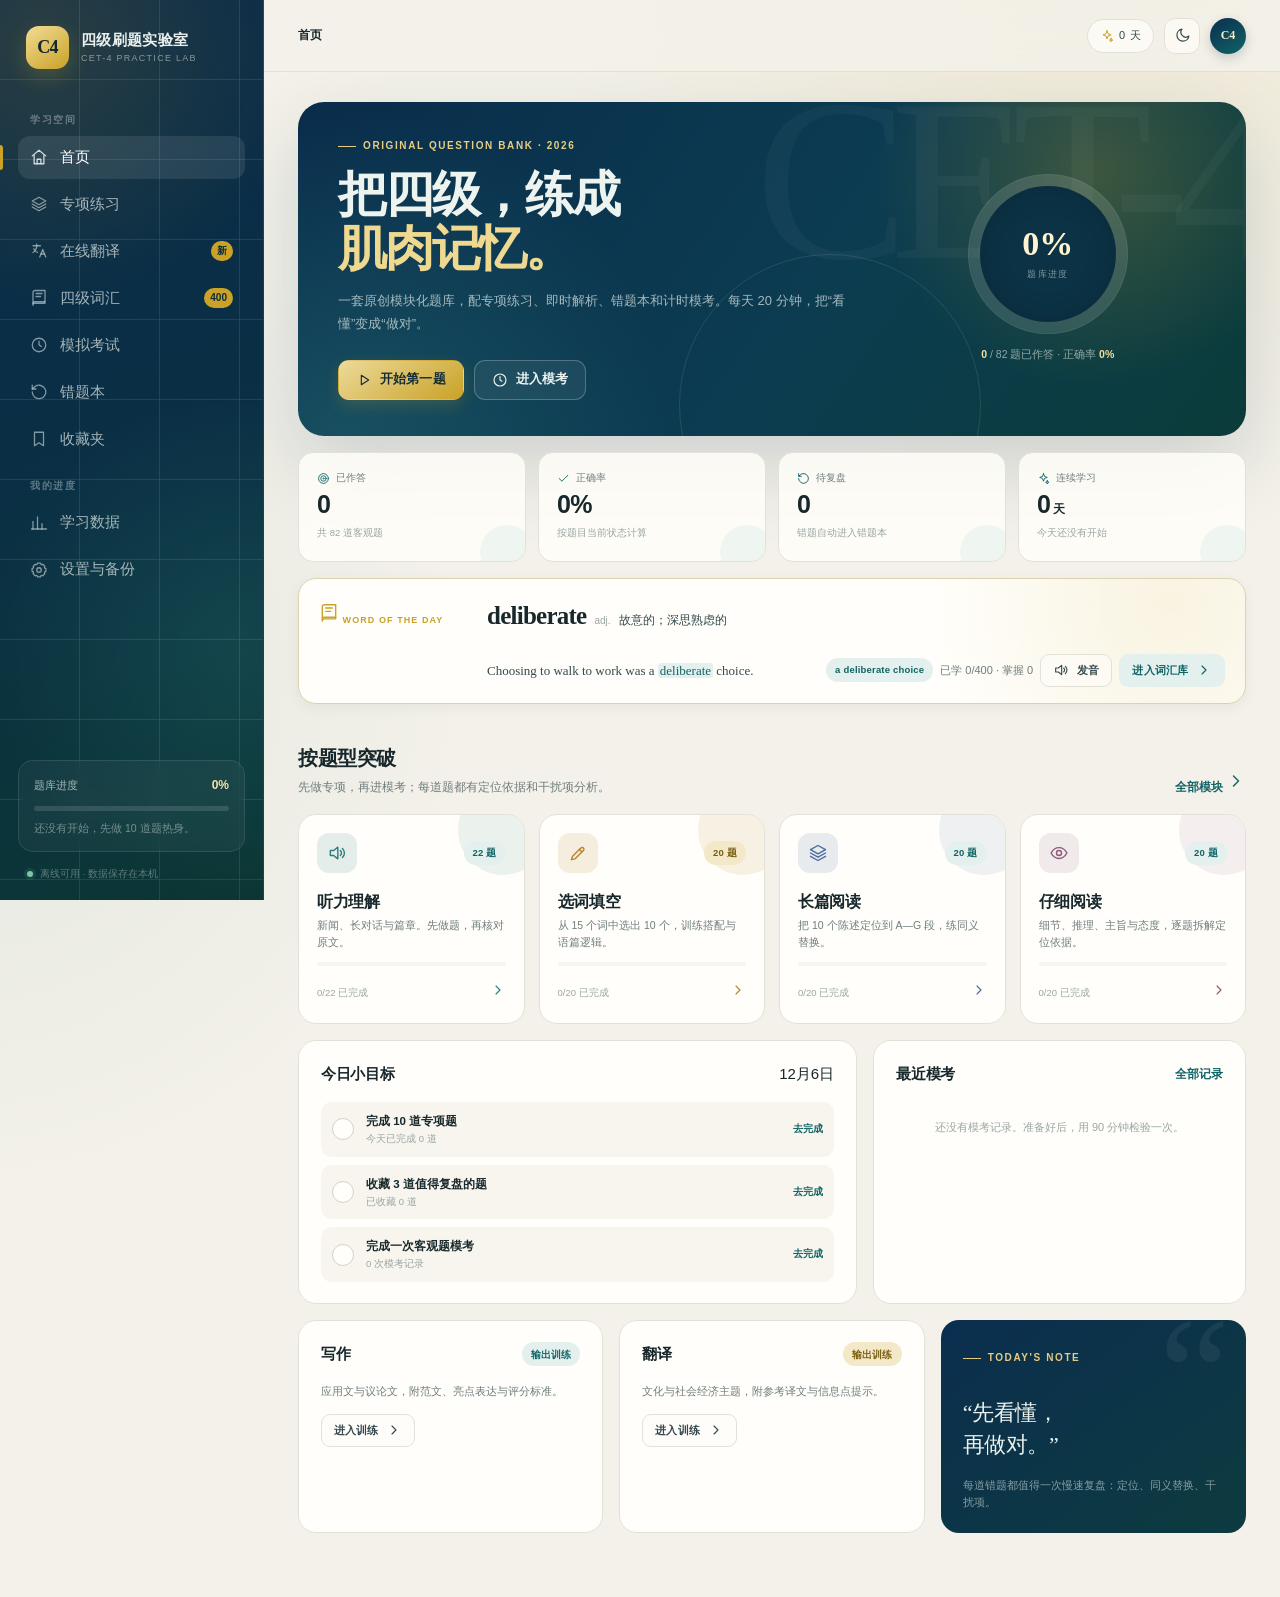
==== commit da5d633b: "Add online translator and writing follow translation" ====
--- a/index.html
+++ b/index.html
@@ -4,7 +4,7 @@
   <meta charset="UTF-8">
   <meta name="viewport" content="width=device-width, initial-scale=1.0, viewport-fit=cover">
   <meta name="theme-color" content="#0b2e4f">
-  <meta name="description" content="CET-4 四级刷题实验室：原创题库、模拟考试、400个四级核心词、900句例句、100个固定搭配、80个短语动词、40组易混词、错题本与学习数据。">
+  <meta name="description" content="CET-4 四级刷题实验室：原创题库、模拟考试、写作预测范文、在线翻译、400个四级核心词、900句例句、100个固定搭配、80个短语动词、40组易混词、错题本与学习数据。">
   <meta name="apple-mobile-web-app-capable" content="yes">
   <meta name="mobile-web-app-capable" content="yes">
   <meta name="apple-mobile-web-app-status-bar-style" content="default">
@@ -65,6 +65,7 @@
       <nav class="nav" id="main-nav">
         <a href="#/home" data-nav="home"><svg class="icon"><use href="#i-home"></use></svg><span>首页</span></a>
         <a href="#/practice" data-nav="practice"><svg class="icon"><use href="#i-layers"></use></svg><span>专项练习</span></a>
+        <a href="#/translate" data-nav="translate"><svg class="icon"><use href="#i-languages"></use></svg><span>在线翻译</span><em class="nav-badge">新</em></a>
         <a href="#/vocab" data-nav="vocab"><svg class="icon"><use href="#i-book"></use></svg><span>四级词汇</span><em class="nav-badge" id="nav-vocab-badge">300</em></a>
         <a href="#/exam" data-nav="exam"><svg class="icon"><use href="#i-clock"></use></svg><span>模拟考试</span><em class="nav-badge" id="nav-exam-badge" hidden></em></a>
         <a href="#/wrong" data-nav="wrong"><svg class="icon"><use href="#i-rotate"></use></svg><span>错题本</span><em class="nav-badge" id="nav-wrong-badge">0</em></a>
@@ -119,6 +120,7 @@
   <script src="collocations.js"></script>
   <script src="phrasal.js"></script>
   <script src="confusables.js"></script>
+  <script src="predictions.js"></script>
   <script src="app.js"></script>
 </body>
 </html>
--- a/styles.css
+++ b/styles.css
@@ -897,6 +897,89 @@
 .rubric-table td { padding: 8px; border-bottom: 1px solid var(--line); vertical-align: top; line-height: 1.65; }
 .rubric-table td:first-child { color: var(--gold); font-weight: 800; white-space: nowrap; }
 
+/* ---------- online translator ---------- */
+
+.translator-page-grid { display: grid; grid-template-columns: minmax(0, 1.55fr) minmax(250px, .45fr); gap: 16px; align-items: start; }
+.translator-page-card { min-width: 0; }
+.translator-panel { padding: 18px 19px; border: 1px solid var(--line); border-radius: 15px; background: var(--card); }
+.translator-panel.page { min-height: 480px; padding: 22px 23px; }
+.translator-panel.inline { margin-top: 14px; padding: 0; overflow: hidden; border-style: dashed; background: color-mix(in srgb, var(--teal) 4%, var(--card)); }
+.translator-panel.inline > summary { display: flex; align-items: center; gap: 8px; padding: 12px 14px; color: var(--teal); cursor: pointer; font-size: 11px; font-weight: 700; list-style: none; }
+.translator-panel.inline > summary::-webkit-details-marker { display: none; }
+.translator-panel.inline > summary .icon { width: 16px; height: 16px; }
+.translator-panel.inline > summary em { margin-left: auto; padding: 2px 6px; border-radius: 4px; color: #7a5d10; background: var(--gold-soft); font-size: 7px; font-style: normal; letter-spacing: .08em; }
+.translator-panel.inline[open] > summary { border-bottom: 1px solid var(--line); }
+.translator-body { padding: 14px; }
+.translator-head { display: flex; align-items: flex-start; justify-content: space-between; gap: 10px; }
+.translator-head h3 { margin: 2px 0 0; color: var(--navy); font-size: 17px; }
+.translator-head .eyebrow { font-size: 7.5px; }
+.translator-status { padding: 4px 8px; border-radius: 99px; color: var(--muted); background: var(--card-2); font-size: 8.5px; white-space: nowrap; }
+.translator-status[data-tone="ok"] { color: var(--green); background: var(--green-soft); }
+.translator-status[data-tone="error"] { color: var(--red); background: var(--red-soft); }
+.translator-controls { display: flex; flex-wrap: wrap; align-items: center; gap: 8px; margin: 13px 0 9px; }
+.translator-follow { display: inline-flex; align-items: center; gap: 6px; margin-right: auto; color: var(--muted); font-size: 9.5px; cursor: pointer; }
+.translator-follow input { width: 14px; height: 14px; accent-color: var(--teal); }
+.translator-swap, .translator-clear { padding: 5px 9px; border: 1px solid var(--line); border-radius: 7px; color: var(--teal); background: var(--card); font-size: 9px; }
+.translator-swap:hover, .translator-clear:hover { border-color: var(--teal); }
+.translator-source { display: block; width: 100%; min-height: 115px; padding: 12px 13px; resize: vertical; border: 1px solid var(--line); border-radius: 10px; outline: none; color: var(--ink); background: var(--paper); font-family: var(--font-serif); font-size: 14px; line-height: 1.7; }
+.translator-source:focus { border-color: var(--teal); box-shadow: 0 0 0 3px color-mix(in srgb, var(--teal) 10%, transparent); }
+.translator-output { min-height: 110px; margin-top: 9px; padding: 13px 14px; border: 1px solid var(--line); border-radius: 10px; color: var(--ink-soft); background: var(--card-2); font-family: var(--font-serif); font-size: 14.5px; line-height: 1.8; }
+.translator-panel.page .translator-source { min-height: 230px; font-size: 16px; }
+.translator-panel.page .translator-output { min-height: 230px; font-size: 16px; }
+.translator-placeholder { color: var(--faint); font-family: var(--font-sans); font-size: 10.5px; }
+.translator-actions { display: flex; align-items: center; gap: 10px; margin-top: 9px; }
+.translator-provider { color: var(--faint); font-size: 8px; }
+.translator-foot { margin-top: 9px; color: var(--faint); font-size: 8.5px; line-height: 1.55; }
+.translator-retry { padding: 0; border: 0; color: var(--teal); background: transparent; font: inherit; text-decoration: underline; cursor: pointer; }
+.translator-panel.is-translating .translator-output { opacity: .55; }
+.translator-side { padding: 20px; border: 1px solid var(--line); border-radius: 15px; background: var(--card); }
+.translator-side h3 { margin: 13px 0 7px; font-size: 16px; }
+.translator-side p { margin: 0; color: var(--muted); font-size: 10.5px; line-height: 1.7; }
+.translator-side ul { display: grid; gap: 8px; margin: 14px 0 0; padding-left: 16px; color: var(--ink-soft); font-size: 10px; line-height: 1.65; }
+.translator-side li::marker { color: var(--gold); }
+.translator-side-note { margin-top: 16px; padding-top: 12px; border-top: 1px dashed var(--line); color: var(--faint); font-size: 9px; line-height: 1.6; }
+
+/* ---------- writing trends & predictions ---------- */
+
+.writing-prediction-banner { display: flex; align-items: center; gap: 13px; margin-bottom: 14px; padding: 15px 17px; border: 1px solid color-mix(in srgb, var(--gold) 30%, var(--line)); border-radius: 14px; background: linear-gradient(100deg, color-mix(in srgb, var(--gold) 10%, var(--card)), var(--card)); transition: border-color .2s, transform .2s; }
+.writing-prediction-banner:hover { border-color: var(--gold); transform: translateY(-2px); }
+.writing-prediction-icon { width: 40px; height: 40px; display: grid; place-items: center; border-radius: 12px; color: #7a5d10; background: var(--gold-soft); flex: 0 0 auto; }
+.writing-prediction-icon .icon { width: 19px; height: 19px; }
+.writing-prediction-banner > span:nth-child(2) { flex: 1; min-width: 0; }
+.writing-prediction-banner strong { display: block; font-size: 12px; }
+.writing-prediction-banner em { display: block; margin-top: 2px; color: var(--muted); font-size: 9.5px; font-style: normal; }
+.writing-prediction-arrow { color: var(--gold); }
+.prediction-note { display: flex; align-items: flex-start; gap: 9px; margin-bottom: 16px; padding: 13px 15px; border: 1px solid color-mix(in srgb, var(--gold) 25%, var(--line)); border-left: 3px solid var(--gold); border-radius: 10px; background: color-mix(in srgb, var(--gold) 7%, var(--card)); color: var(--ink-soft); font-size: 10.5px; line-height: 1.7; }
+.prediction-note .icon { width: 16px; height: 16px; color: var(--gold); flex: 0 0 auto; margin-top: 1px; }
+.prediction-table-wrap { max-width: 100%; overflow-x: auto; -webkit-overflow-scrolling: touch; }
+.prediction-table { width: 100%; min-width: 640px; border-collapse: collapse; font-size: 10.5px; }
+.prediction-table th { padding: 9px 10px; text-align: left; color: var(--muted); font-size: 8.5px; letter-spacing: .08em; border-bottom: 1px solid var(--line-strong); }
+.prediction-table td { padding: 9px 10px; border-bottom: 1px solid var(--line); vertical-align: top; line-height: 1.65; }
+.prediction-table td:first-child { width: 80px; color: var(--teal); white-space: nowrap; }
+.prediction-table td:nth-child(2) { width: 40%; }
+.prediction-grid { display: grid; grid-template-columns: repeat(3, minmax(0, 1fr)); gap: 12px; }
+.prediction-card { display: flex; flex-direction: column; min-height: 230px; padding: 17px 18px; border: 1px solid var(--line); border-radius: 15px; background: var(--card); }
+.prediction-card.high { border-color: color-mix(in srgb, var(--gold) 32%, var(--line)); background: linear-gradient(150deg, color-mix(in srgb, var(--gold) 7%, var(--card)), var(--card)); }
+.prediction-card-top { display: flex; align-items: center; justify-content: space-between; gap: 8px; }
+.prediction-prob { color: var(--faint); font-family: var(--font-mono); font-size: 9px; }
+.prediction-card h3 { margin: 13px 0 6px; font-size: 15px; line-height: 1.4; }
+.prediction-card p { margin: 0; color: var(--muted); font-size: 10px; line-height: 1.7; }
+.prediction-angles { display: flex; flex-direction: column; gap: 4px; margin-top: auto; padding-top: 13px; }
+.prediction-angles span { padding: 5px 7px; border-radius: 6px; color: var(--teal); background: var(--teal-soft); font-size: 9px; line-height: 1.45; }
+.prediction-essays { display: grid; gap: 15px; }
+.prediction-essay { padding: 23px 25px; border: 1px solid var(--line); border-radius: var(--radius); background: var(--card); box-shadow: var(--shadow-sm); }
+.prediction-essay-head { display: flex; align-items: flex-start; gap: 12px; }
+.prediction-num { width: 36px; height: 36px; display: grid; place-items: center; border-radius: 10px; color: var(--teal); background: var(--teal-soft); font-family: var(--font-serif); font-size: 14px; font-weight: 800; flex: 0 0 auto; }
+.prediction-essay-head h3 { margin: 4px 0 0; font-size: 19px; line-height: 1.35; }
+.prediction-prompt { margin: 14px 0 12px; padding: 10px 12px; border-radius: 8px; background: var(--card-2); color: var(--ink-soft); font-size: 10.5px; line-height: 1.7; }
+.prediction-prompt b, .prediction-notes b { margin-right: 7px; color: var(--gold); font-size: 8px; letter-spacing: .08em; }
+.prediction-text { color: var(--ink-soft); font-family: var(--font-serif); font-size: 14.5px; line-height: 1.9; }
+.prediction-text p { margin: 0 0 10px; }
+.prediction-notes { margin-top: 12px; padding-top: 11px; border-top: 1px solid var(--line); color: var(--muted); font-size: 10px; line-height: 1.7; }
+.expression-chips { display: flex; flex-wrap: wrap; gap: 5px; margin-top: 10px; }
+.expression-chips span { padding: 5px 8px; border-radius: 6px; color: var(--teal); background: var(--teal-soft); font-size: 9px; }
+.prediction-toolkit { display: grid; gap: 7px; margin: 0; padding-left: 17px; color: var(--ink-soft); font-size: 11px; line-height: 1.7; }
+
 /* ---------- vocabulary ---------- */
 
 .vocab-strip {
@@ -1065,6 +1148,7 @@
   .vocab-strip-meta { grid-column: 1 / -1; justify-content: flex-start; }
   .colloc-grid { grid-template-columns: 1fr; }
   .confuse-grid { grid-template-columns: 1fr; }
+  .prediction-grid { grid-template-columns: repeat(2, minmax(0, 1fr)); }
 }
 
 @media (max-width: 680px) {
@@ -1080,6 +1164,20 @@
   .vocab-tools { grid-template-columns: 1fr; }
   .confuse-pair { grid-template-columns: 1fr; gap: 7px; }
   .confuse-vs { display: none; }
+  .prediction-grid { grid-template-columns: 1fr; }
+  .prediction-table-wrap { overflow: visible; }
+  .prediction-table { min-width: 0; }
+  .prediction-table thead { display: none; }
+  .prediction-table, .prediction-table tbody, .prediction-table tr, .prediction-table td { display: block; width: 100%; }
+  .prediction-table tr { padding: 8px 0; border-bottom: 1px solid var(--line); }
+  .prediction-table td { padding: 2px 0; border: 0; }
+  .prediction-table td:first-child { color: var(--teal); font-family: var(--font-mono); font-size: 9px; }
+  .prediction-table td:nth-child(2)::before { content: "主题："; color: var(--muted); }
+  .prediction-table td:nth-child(3)::before { content: "特征："; color: var(--muted); }
+  .prediction-essay { padding: 18px 16px; }
+  .prediction-essay-head { gap: 9px; }
+  .prediction-essay-head h3 { font-size: 17px; }
+  .prediction-essay-head .chip { display: none; }
   .vocab-grid { grid-template-columns: 1fr; }
   .vocab-toolbar { align-items: stretch; }
   .vocab-search { flex-basis: 100%; }
@@ -1334,6 +1432,7 @@
   .quick-stats { grid-template-columns: repeat(2, 1fr); }
   .dashboard-lower { grid-template-columns: 1fr; }
   .practice-layout, .practice-layout.listening-layout, .task-layout, .matching-layout { grid-template-columns: 1fr; }
+  .translator-page-grid { grid-template-columns: 1fr; }
   .passage-card, .editor-card, .matching-layout > .panel { position: static; max-height: none; overflow: visible; }
   .exam-layout { grid-template-columns: 1fr; }
   .exam-aside { position: static; grid-row: 1; }
@@ -1396,6 +1495,13 @@
   .result-ring-inner strong { font-size: 35px; }
   .exam-hero { grid-template-columns: 1fr; padding: 24px 20px; }
   .exam-hero-side { display: none; }
+  .translator-panel.page { padding: 17px 15px; }
+  .translator-panel.page .translator-source, .translator-panel.page .translator-output { min-height: 155px; font-size: 16px; }
+  .translator-panel { padding: 14px 13px; }
+  .translator-body { padding: 12px 11px; }
+  .translator-follow { width: 100%; margin-right: 0; }
+  .translator-source, .translator-output { font-size: 16px; }
+  .translator-actions { align-items: flex-start; flex-direction: column; gap: 6px; }
   .toast-stack { left: 14px; right: 14px; bottom: calc(14px + env(safe-area-inset-bottom)); }
   .toast { max-width: none; }
   /* Prevent iOS Safari from zooming when a form control receives focus. */
